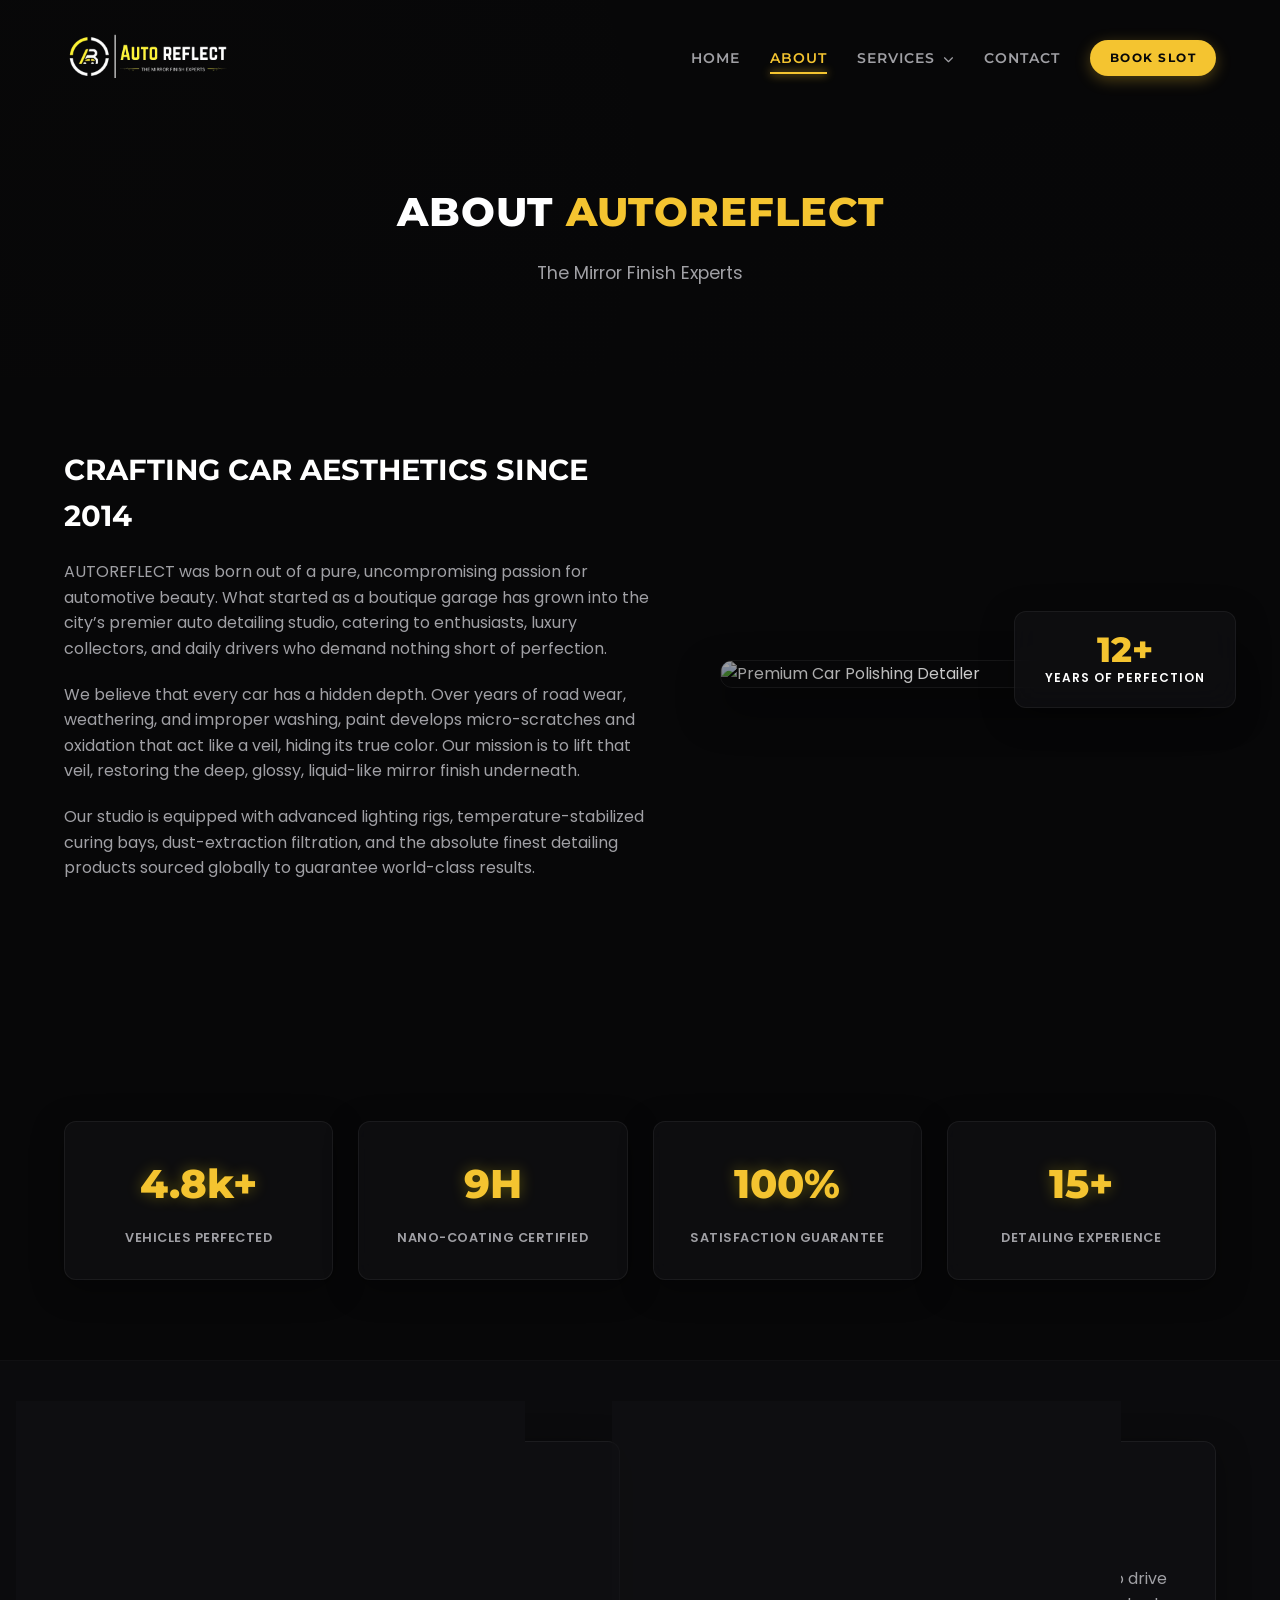
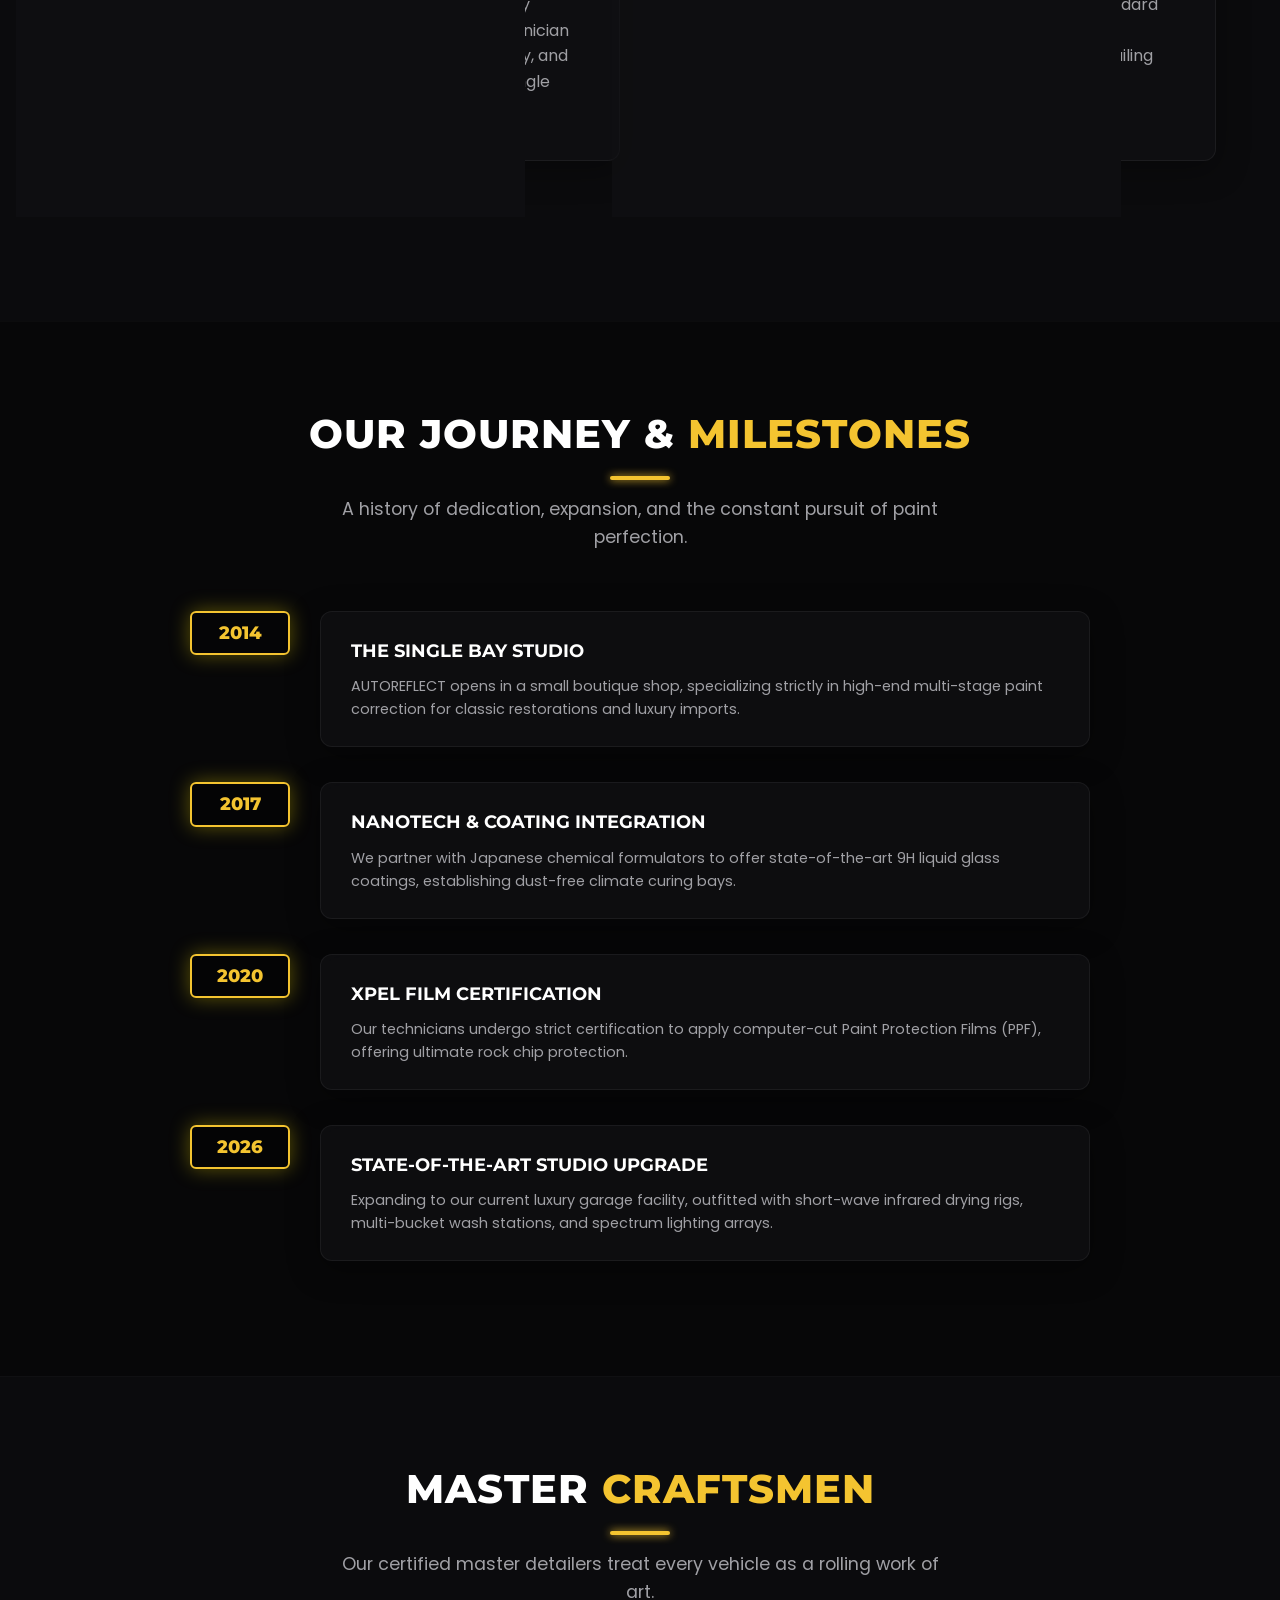
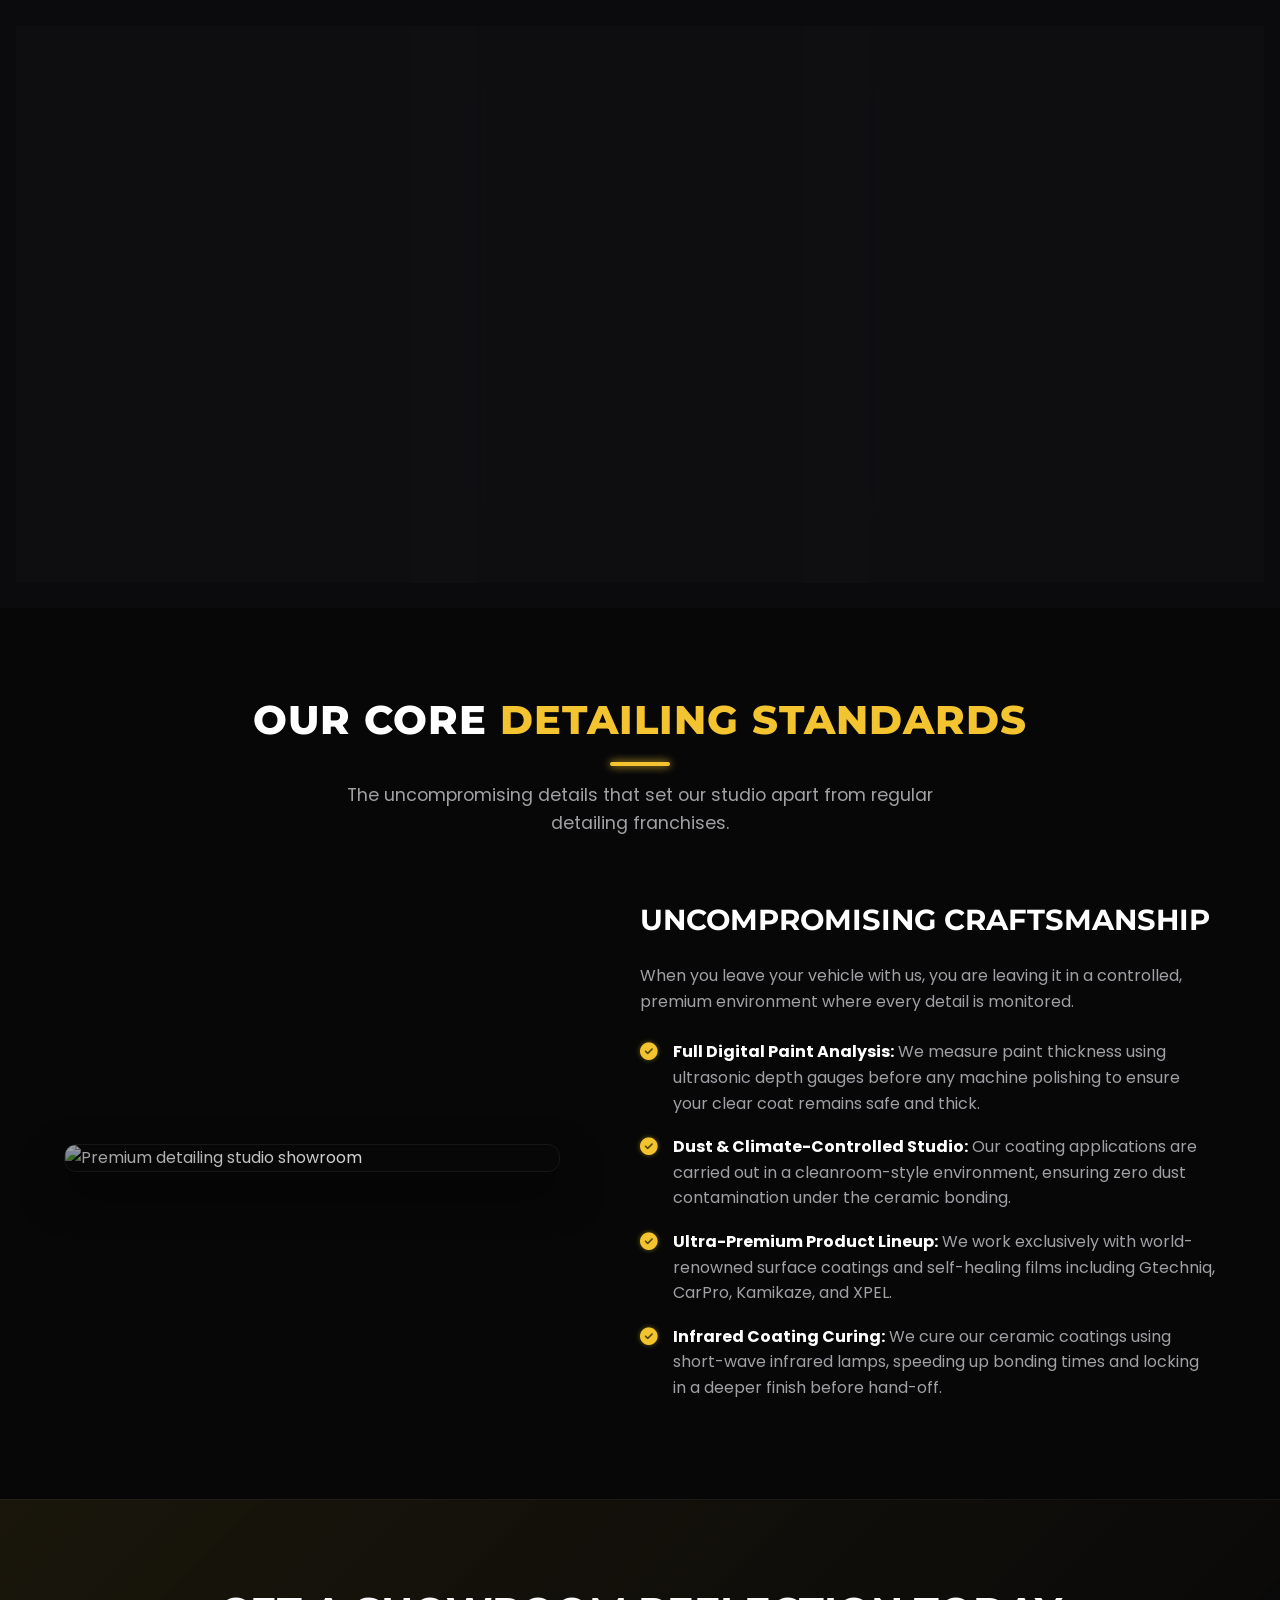
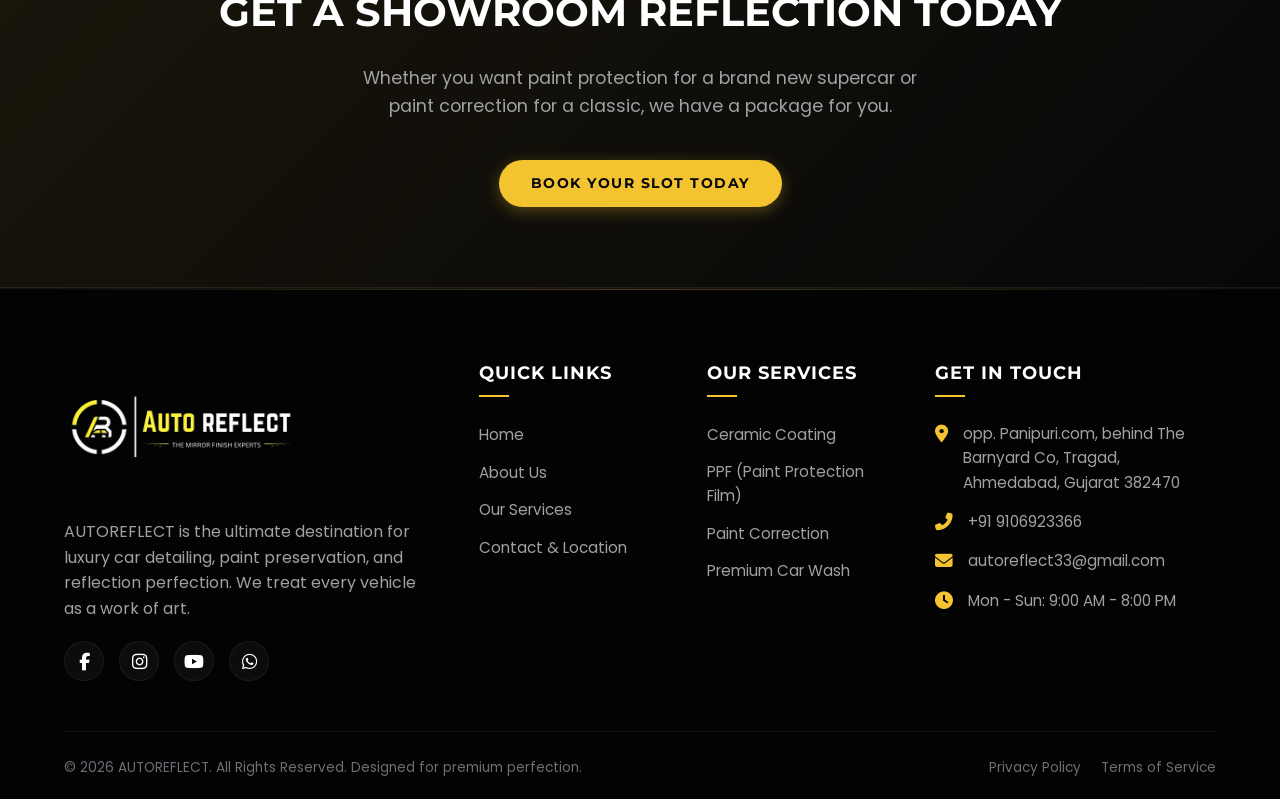
==== about.html @ 8449af45 "Initial commit - AutoReflect static website" ====
<!DOCTYPE html>
<html lang="en">
<head>
    <meta charset="UTF-8">
    <meta name="viewport" content="width=device-width, initial-scale=1.0">
    <meta name="description" content="Learn about AUTOREFLECT - The Mirror Finish Experts. Our mission, vision, and dedication to providing the highest quality luxury auto detailing in the city.">
    <meta name="keywords" content="auto detailing, ceramic coating, paint protection film, PPF, paint correction, car wash, luxury car care, mirror finish">
    <meta name="author" content="AUTOREFLECT">
    
    <!-- Dynamic Page Title -->
    <title>About Us | AUTOREFLECT - The Mirror Finish Experts</title>
    
    <!-- Favicon -->
    <link rel="icon" type="image/png" href="Untitled_design__9_-removebg-preview.png">
    
    <!-- FontAwesome CDN for Premium Icons -->
    <link rel="stylesheet" href="https://cdnjs.cloudflare.com/ajax/libs/font-awesome/6.4.0/css/all.min.css" integrity="sha512-iecdLmaskl7CVkqkXNQ/ZH/XLlvWZOJyj7Yy7tcenmpD1ypASozpmT/E0iPtmFIB46ZmdtAc9eNBvH0H/ZpiBw==" crossorigin="anonymous" referrerpolicy="no-referrer" />
    
    <!-- Custom Stylesheet -->
    <link rel="stylesheet" href="style.css">
</head>
<body>

    <!-- Header Navigation -->
    <header>
        <div class="container">
            <a href="index.html" class="logo-container" aria-label="AUTOREFLECT Home">
                <img src="autoreflectpng.png" alt="AUTOREFLECT Logo" class="logo-img">
            </a>
            
            <!-- Mobile Menu Toggle Button -->
            <button class="hamburger" aria-label="Toggle Navigation menu">
                <span class="hamburger-line"></span>
                <span class="hamburger-line"></span>
                <span class="hamburger-line"></span>
            </button>
            
            <!-- Main Navigation Links -->
            <nav>
                <ul class="nav-menu">
                    <li><a href="index.html" class="nav-link">Home</a></li>
                    <li><a href="about.html" class="nav-link">About</a></li>
                    <li class="nav-item dropdown">
                        <a href="services.html" class="nav-link dropdown-toggle">Services <i class="fas fa-chevron-down" style="font-size: 0.65rem; margin-left: 3px; transition: var(--transition-fast);"></i></a>
                        <ul class="dropdown-menu">
                            <li><a href="ceramic.html" class="dropdown-link">Ceramic Coating</a></li>
                            <li><a href="ppf.html" class="dropdown-link">PPF Protection</a></li>
                            <li><a href="paint.html" class="dropdown-link">Paint Correction</a></li>
                            <li><a href="wash.html" class="dropdown-link">Premium Car Wash</a></li>
                        </ul>
                    </li>
                    <li><a href="contact.html" class="nav-link">Contact</a></li>
                    <li><a href="contact.html" class="btn btn-primary btn-glow btn-sm" style="padding: 8px 20px; font-size: 0.75rem;">Book Slot</a></li>
                </ul>
            </nav>
        </div>
    </header>

    <!-- About Hero Section -->
    <section class="about-hero">
        <div class="container">
            <div class="section-header reveal" style="margin-bottom: 0;">
                <h2>About <span class="highlight">AUTOREFLECT</span></h2>
                <p>The Mirror Finish Experts</p>
            </div>
        </div>
    </section>

    <!-- Company Introduction & Image Frame -->
    <section class="about-intro" style="padding-top: 70px; background-color: var(--bg-dark);">
        <div class="container">
            <div class="about-intro-grid">
                <!-- Text Description -->
                <div class="about-intro-text reveal-left">
                    <h3>Crafting Car Aesthetics Since 2014</h3>
                    <p>AUTOREFLECT was born out of a pure, uncompromising passion for automotive beauty. What started as a boutique garage has grown into the city’s premier auto detailing studio, catering to enthusiasts, luxury collectors, and daily drivers who demand nothing short of perfection.</p>
                    <p>We believe that every car has a hidden depth. Over years of road wear, weathering, and improper washing, paint develops micro-scratches and oxidation that act like a veil, hiding its true color. Our mission is to lift that veil, restoring the deep, glossy, liquid-like mirror finish underneath.</p>
                    <p>Our studio is equipped with advanced lighting rigs, temperature-stabilized curing bays, dust-extraction filtration, and the absolute finest detailing products sourced globally to guarantee world-class results.</p>
                </div>
                
                <!-- Image Panel with Badge -->
                <div class="about-img-container reveal-right">
                    <div class="about-img-frame">
                        <img src="https://images.unsplash.com/photo-1607860108855-64acf2078ed9?q=80&w=800&auto=format&fit=crop" alt="Premium Car Polishing Detailer">
                    </div>
                    <div class="about-img-badge glass-panel">
                        <span class="badge-num">12+</span>
                        <span class="badge-text">Years of Perfection</span>
                    </div>
                </div>
            </div>
        </div>
    </section>

    <!-- STATS GRID SECTION (Creative Metric Dashboard) -->
    <section class="about-stats" style="background-color: var(--bg-dark); padding: 20px 0 80px 0;">
        <div class="container">
            <div class="stats-grid">
                <div class="stat-card glass-panel reveal delay-100">
                    <span class="stat-num">4.8k+</span>
                    <span class="stat-lbl">Vehicles Perfected</span>
                </div>
                <div class="stat-card glass-panel reveal delay-200">
                    <span class="stat-num">9H</span>
                    <span class="stat-lbl">Nano-Coating Certified</span>
                </div>
                <div class="stat-card glass-panel reveal delay-300">
                    <span class="stat-num">100%</span>
                    <span class="stat-lbl">Satisfaction Guarantee</span>
                </div>
                <div class="stat-card glass-panel reveal delay-400">
                    <span class="stat-num">15+</span>
                    <span class="stat-lbl">Detailing Experience</span>
                </div>
            </div>
        </div>
    </section>

    <!-- Mission & Vision Cards -->
    <section class="mission-vision" style="background-color: #0b0b0d; border-top: 1px solid rgba(255, 255, 255, 0.02); padding: 80px 0;">
        <div class="container">
            <div class="mission-vision-grid">
                <!-- Our Mission -->
                <div class="mv-card glass-panel reveal-left">
                    <h3><i class="fas fa-bullseye"></i> Our Mission</h3>
                    <p>To provide elite vehicle preservation and restoration services that exceed the expectations of the most discerning automotive enthusiasts. We achieve this by refusing to cut corners, investing continuously in technician certification, utilizing premium-grade nanotechnology, and guaranteeing absolute client satisfaction on every single detail.</p>
                </div>
                
                <!-- Our Vision -->
                <div class="mv-card glass-panel reveal-right">
                    <h3><i class="fas fa-eye"></i> Our Vision</h3>
                    <p>To establish AUTOREFLECT as the ultimate national benchmark for luxury automotive detailing. We aim to drive the detailing industry forward by pioneering new standard procedures, educating car owners on correct paint maintenance, and establishing state-of-the-art detailing studios in every major metropolitan hub.</p>
                </div>
            </div>
        </div>
    </section>

    <!-- STUDIO TIMELINE / HISTORICAL PATHWAY -->
    <section class="about-timeline" style="background-color: var(--bg-dark); padding: 80px 0; border-top: 1px solid rgba(255, 255, 255, 0.02);">
        <div class="container">
            <div class="section-header reveal">
                <h2>Our Journey & <span class="highlight">Milestones</span></h2>
                <p>A history of dedication, expansion, and the constant pursuit of paint perfection.</p>
            </div>

            <div class="timeline-container">
                <!-- Timeline Item 1 -->
                <div class="timeline-item reveal-left">
                    <div class="timeline-badge">2014</div>
                    <div class="timeline-content glass-panel">
                        <h4>The Single Bay Studio</h4>
                        <p>AUTOREFLECT opens in a small boutique shop, specializing strictly in high-end multi-stage paint correction for classic restorations and luxury imports.</p>
                    </div>
                </div>
                
                <!-- Timeline Item 2 -->
                <div class="timeline-item reveal-right">
                    <div class="timeline-badge">2017</div>
                    <div class="timeline-content glass-panel">
                        <h4>Nanotech & Coating Integration</h4>
                        <p>We partner with Japanese chemical formulators to offer state-of-the-art 9H liquid glass coatings, establishing dust-free climate curing bays.</p>
                    </div>
                </div>

                <!-- Timeline Item 3 -->
                <div class="timeline-item reveal-left">
                    <div class="timeline-badge">2020</div>
                    <div class="timeline-content glass-panel">
                        <h4>XPEL Film Certification</h4>
                        <p>Our technicians undergo strict certification to apply computer-cut Paint Protection Films (PPF), offering ultimate rock chip protection.</p>
                    </div>
                </div>

                <!-- Timeline Item 4 -->
                <div class="timeline-item reveal-right">
                    <div class="timeline-badge">2026</div>
                    <div class="timeline-content glass-panel">
                        <h4>State-Of-The-Art Studio Upgrade</h4>
                        <p>Expanding to our current luxury garage facility, outfitted with short-wave infrared drying rigs, multi-bucket wash stations, and spectrum lighting arrays.</p>
                    </div>
                </div>
            </div>
        </div>
    </section>

    <!-- MEET THE TEAM SECTION -->
    <section class="about-team" style="background-color: #0b0b0d; padding: 80px 0; border-top: 1px solid rgba(255, 255, 255, 0.02);">
        <div class="container">
            <div class="section-header reveal">
                <h2>Master <span class="highlight">Craftsmen</span></h2>
                <p>Our certified master detailers treat every vehicle as a rolling work of art.</p>
            </div>

            <div class="team-grid">
                <!-- Member 1 -->
                <div class="team-card glass-panel reveal delay-100">
                    <div class="member-img">
                        <img src="https://images.unsplash.com/photo-1560250097-0b93528c311a?q=400&auto=format&fit=crop" alt="Marcus Vance - Founder">
                    </div>
                    <div class="member-info">
                        <h4>Marcus Vance</h4>
                        <span class="member-role">Founder & Master Polisher</span>
                        <p>15+ years of paint correction craftsmanship. Specializes in compounding delicate clear coats on Italian exotic models.</p>
                    </div>
                </div>

                <!-- Member 2 -->
                <div class="team-card glass-panel reveal delay-200">
                    <div class="member-img">
                        <img src="https://images.unsplash.com/photo-1573496359142-b8d87734a5a2?q=400&auto=format&fit=crop" alt="Elena Rostova - Co-founder">
                    </div>
                    <div class="member-info">
                        <h4>Elena Rostova</h4>
                        <span class="member-role">Co-Founder & Nanotech Specialist</span>
                        <p>Elena is an expert in quartz formulations and film applications, overseeing quality control and XPEL computer patterns.</p>
                    </div>
                </div>

                <!-- Member 3 -->
                <div class="team-card glass-panel reveal delay-300">
                    <div class="member-img">
                        <img src="https://images.unsplash.com/photo-1519085360753-af0119f7cbe7?q=400&auto=format&fit=crop" alt="Dave Kincaid - Lead PPF Installer">
                    </div>
                    <div class="member-info">
                        <h4>Dave Kincaid</h4>
                        <span class="member-role">Lead PPF Installer</span>
                        <p>Dave is a factory-certified XPEL installer, wrapping panels seamlessly inside door jams with surgical precision.</p>
                    </div>
                </div>
            </div>
        </div>
    </section>

    <!-- Why Choose Us / Detailed Value Points -->
    <section class="about-values" style="background-color: var(--bg-dark); padding: 80px 0; border-top: 1px solid rgba(255, 255, 255, 0.02);">
        <div class="container">
            <div class="section-header reveal">
                <h2>Our Core <span class="highlight">Detailing Standards</span></h2>
                <p>The uncompromising details that set our studio apart from regular detailing franchises.</p>
            </div>
            
            <div class="about-intro-grid" style="grid-template-columns: 1fr 1.2fr; margin-bottom: 0;">
                <!-- Left Side: Image of detailing studio -->
                <div class="about-img-container reveal-left">
                    <div class="about-img-frame" style="border-radius: 12px; overflow: hidden; border: 1px solid var(--border-color);">
                        <img src="https://images.unsplash.com/photo-1563720223185-11003d516935?q=80&w=800&auto=format&fit=crop" alt="Premium detailing studio showroom">
                    </div>
                </div>
                
                <!-- Right Side: Bullet points with icons -->
                <div class="about-intro-text reveal-right" style="padding-left: 20px;">
                    <h3>Uncompromising Craftsmanship</h3>
                    <p>When you leave your vehicle with us, you are leaving it in a controlled, premium environment where every detail is monitored.</p>
                    
                    <ul class="values-list">
                        <li>
                            <i class="fas fa-check-circle"></i>
                            <div>
                                <strong>Full Digital Paint Analysis:</strong>
                                We measure paint thickness using ultrasonic depth gauges before any machine polishing to ensure your clear coat remains safe and thick.
                            </div>
                        </li>
                        <li>
                            <i class="fas fa-check-circle"></i>
                            <div>
                                <strong>Dust & Climate-Controlled Studio:</strong>
                                Our coating applications are carried out in a cleanroom-style environment, ensuring zero dust contamination under the ceramic bonding.
                            </div>
                        </li>
                        <li>
                            <i class="fas fa-check-circle"></i>
                            <div>
                                <strong>Ultra-Premium Product Lineup:</strong>
                                We work exclusively with world-renowned surface coatings and self-healing films including Gtechniq, CarPro, Kamikaze, and XPEL.
                            </div>
                        </li>
                        <li>
                            <i class="fas fa-check-circle"></i>
                            <div>
                                <strong>Infrared Coating Curing:</strong>
                                We cure our ceramic coatings using short-wave infrared lamps, speeding up bonding times and locking in a deeper finish before hand-off.
                            </div>
                        </li>
                    </ul>
                </div>
            </div>
        </div>
    </section>

    <!-- Call to Action Banner -->
    <section class="cta-banner" style="background: linear-gradient(135deg, rgba(244, 196, 48, 0.08) 0%, rgba(7, 7, 8, 0.95) 100%); border-top: 1px solid var(--border-color); border-bottom: 1px solid var(--border-color); padding: 80px 0;">
        <div class="container" style="text-align: center;">
            <h2 class="reveal" style="font-family: var(--font-heading); font-size: 2.5rem; text-transform: uppercase; margin-bottom: 20px;">Get a Showroom Reflection Today</h2>
            <p class="reveal delay-100" style="color: var(--text-gray); max-width: 600px; margin: 0 auto 40px; font-size: 1.1rem;">Whether you want paint protection for a brand new supercar or paint correction for a classic, we have a package for you.</p>
            <a href="contact.html" class="btn btn-primary btn-glow btn-lg reveal delay-200">Book Your Slot Today</a>
        </div>
    </section>

    <!-- Footer Section -->
    <footer>
        <div class="container">
            <div class="footer-grid">
                <!-- Column 1: About & Branding -->
                <div class="footer-col footer-about">
                    <a href="index.html" class="logo-container" style="margin-bottom: 20px; display: inline-flex;">
                        <img src="autoreflectpng.png" alt="AUTOREFLECT Logo" class="logo-img">
                    </a>
                    <p>AUTOREFLECT is the ultimate destination for luxury car detailing, paint preservation, and reflection perfection. We treat every vehicle as a work of art.</p>
                    <div class="social-links">
                        <a href="https://facebook.com" target="_blank" rel="noopener noreferrer" class="social-icon" aria-label="Facebook"><i class="fab fa-facebook-f"></i></a>
                        <a href="https://www.instagram.com/autoreflectofficial?igsh=MTJyOGkwbnFkZjRxNw==" target="_blank" rel="noopener noreferrer" class="social-icon" aria-label="Instagram"><i class="fab fa-instagram"></i></a>
                        <a href="https://youtube.com/@autoreflect33?si=MOmMUop_4ER_bFYG" target="_blank" rel="noopener noreferrer" class="social-icon" aria-label="YouTube"><i class="fab fa-youtube"></i></a>
                        <a href="https://wa.me/919106923366" target="_blank" rel="noopener noreferrer" class="social-icon" aria-label="WhatsApp"><i class="fab fa-whatsapp"></i></a>
                    </div>
                </div>

                <!-- Column 2: Quick Links -->
                <div class="footer-col">
                    <h4>Quick Links</h4>
                    <ul class="footer-links">
                        <li><a href="index.html">Home</a></li>
                        <li><a href="about.html">About Us</a></li>
                        <li><a href="services.html">Our Services</a></li>
                        <li><a href="contact.html">Contact & Location</a></li>
                    </ul>
                </div>

                <!-- Column 3: Services -->
                <div class="footer-col">
                    <h4>Our Services</h4>
                    <ul class="footer-links">
                        <li><a href="ceramic.html">Ceramic Coating</a></li>
                        <li><a href="ppf.html">PPF (Paint Protection Film)</a></li>
                        <li><a href="paint.html">Paint Correction</a></li>
                        <li><a href="wash.html">Premium Car Wash</a></li>
                    </ul>
                </div>

                <!-- Column 4: Contact Info -->
                <div class="footer-col footer-contact">
                    <h4>Get In Touch</h4>
                    <ul>
                        <li>
                            <i class="fas fa-map-marker-alt"></i>
                            <span>opp. Panipuri.com, behind The Barnyard Co, Tragad, Ahmedabad, Gujarat 382470</span>
                        </li>
                        <li>
                            <i class="fas fa-phone-alt"></i>
                            <a href="tel:+919106923366">+91 9106923366</a>
                        </li>
                        <li>
                            <i class="fas fa-envelope"></i>
                            <a href="mailto:autoreflect33@gmail.com">autoreflect33@gmail.com</a>
                        </li>
                        <li>
                            <i class="fas fa-clock"></i>
                            <span>Mon - Sun: 9:00 AM - 8:00 PM</span>
                        </li>
                    </ul>
                </div>
            </div>

            <!-- Footer Bottom -->
            <div class="footer-bottom">
                <div class="copyright">
                    &copy; 2026 AUTOREFLECT. All Rights Reserved. Designed for premium perfection.
                </div>
                <div class="footer-legal">
                    <a href="#">Privacy Policy</a>
                    <a href="#">Terms of Service</a>
                </div>
            </div>
        </div>
    </footer>

    <!-- Custom Script -->
    <script src="script.js"></script>
</body>
</html>
---- style.css ----
/* ==========================================================================
   AUTOREFLECT - PREMIUM AUTO DETAILING STUDIO CSS
   ========================================================================== */

/* Import Premium Fonts */
@import url('https://fonts.googleapis.com/css2?family=Montserrat:ital,wght@0,300;0,400;0,500;0,600;0,700;0,800;1,400&family=Poppins:wght@300;400;500;600;700;800&display=swap');

/* CSS Custom Properties (Theme Tokens) */
:root {
    /* Color Palette */
    --bg-dark: #070708;
    --bg-card: rgba(18, 18, 20, 0.65);
    --bg-card-hover: rgba(26, 26, 30, 0.85);
    --primary-yellow: #f4c430;
    /* Reflective Warm Yellow */
    --accent-yellow: #ffe600;
    /* Bright Neon Yellow */
    --text-white: #ffffff;
    --text-gray: #a0a0a5;
    --text-dim: #6d6d75;
    --border-color: rgba(255, 255, 255, 0.06);
    --border-glow: rgba(255, 230, 0, 0.25);
    --border-glow-active: rgba(255, 230, 0, 0.8);

    /* Typography */
    --font-heading: 'Montserrat', sans-serif;
    --font-body: 'Poppins', sans-serif;

    /* Shadows & Glows */
    --glow-shadow: 0 0 20px rgba(255, 230, 0, 0.35);
    --glow-shadow-strong: 0 0 35px rgba(255, 230, 0, 0.6);
    --glass-shadow: 0 8px 32px 0 rgba(0, 0, 0, 0.37);

    /* Motion */
    --transition-smooth: all 0.4s cubic-bezier(0.25, 1, 0.5, 1);
    --transition-fast: all 0.2s ease;
}

/* Base Reset & Styling */
* {
    margin: 0;
    padding: 0;
    box-sizing: border-box;
    scroll-behavior: smooth;
}

body {
    background-color: var(--bg-dark);
    color: var(--text-white);
    font-family: var(--font-body);
    overflow-x: hidden;
    line-height: 1.6;
    background-image:
        radial-gradient(circle at 10% 20%, rgba(244, 196, 48, 0.03) 0%, transparent 40%),
        radial-gradient(circle at 90% 80%, rgba(255, 230, 0, 0.02) 0%, transparent 50%);
    background-attachment: fixed;
}

a {
    text-decoration: none;
    color: inherit;
    transition: var(--transition-fast);
}

img {
    max-width: 100%;
    height: auto;
    display: block;
}

/* Glassmorphism Utility */
.glass-panel {
    background: var(--bg-card);
    backdrop-filter: blur(14px);
    -webkit-backdrop-filter: blur(14px);
    border: 1px solid var(--border-color);
    box-shadow: var(--glass-shadow);
    border-radius: 12px;
    transition: var(--transition-smooth);
}

.glass-panel:hover {
    border-color: rgba(255, 230, 0, 0.25);
    box-shadow: 0 8px 32px 0 rgba(0, 0, 0, 0.45), 0 0 15px rgba(255, 230, 0, 0.1);
}

/* Button & CTA Utilities */
.btn {
    display: inline-flex;
    align-items: center;
    justify-content: center;
    padding: 12px 32px;
    font-family: var(--font-heading);
    font-weight: 700;
    font-size: 0.9rem;
    text-transform: uppercase;
    letter-spacing: 1.5px;
    border-radius: 50px;
    cursor: pointer;
    transition: var(--transition-smooth);
    border: none;
    position: relative;
    overflow: hidden;
}

.btn-primary {
    background-color: var(--primary-yellow);
    color: var(--bg-dark);
    box-shadow: 0 4px 15px rgba(244, 196, 48, 0.3);
}

.btn-primary:hover {
    background-color: var(--accent-yellow);
    box-shadow: var(--glow-shadow);
    transform: translateY(-3px);
}

.btn-secondary {
    background: transparent;
    color: var(--text-white);
    border: 1px solid rgba(255, 255, 255, 0.2);
    backdrop-filter: blur(5px);
}

.btn-secondary:hover {
    border-color: var(--primary-yellow);
    color: var(--primary-yellow);
    box-shadow: 0 0 15px rgba(244, 196, 48, 0.15);
    transform: translateY(-3px);
}

.btn-glow {
    animation: glow-pulse 2s infinite alternate;
}

/* Animations */
@keyframes glow-pulse {
    0% {
        box-shadow: 0 4px 15px rgba(244, 196, 48, 0.3);
    }

    100% {
        box-shadow: 0 4px 25px rgba(255, 230, 0, 0.7);
    }
}

@keyframes slide-in-top {
    0% {
        transform: translateY(-50px);
        opacity: 0;
    }

    100% {
        transform: translateY(0);
        opacity: 1;
    }
}

/* Section Common Styles */
section {
    padding: 100px 0;
    position: relative;
}

.container {
    width: 90%;
    max-width: 1200px;
    margin: 0 auto;
}

.section-header {
    text-align: center;
    margin-bottom: 60px;
}

.section-header h2 {
    font-family: var(--font-heading);
    font-size: 2.5rem;
    font-weight: 800;
    letter-spacing: 1px;
    text-transform: uppercase;
    margin-bottom: 15px;
    position: relative;
    display: inline-block;
}

.section-header h2::after {
    content: '';
    display: block;
    width: 60px;
    height: 4px;
    background-color: var(--primary-yellow);
    margin: 10px auto 0;
    border-radius: 2px;
    box-shadow: 0 0 8px var(--primary-yellow);
}

.section-header p {
    color: var(--text-gray);
    font-size: 1.1rem;
    max-width: 600px;
    margin: 0 auto;
}

.highlight {
    color: var(--primary-yellow);
}

/* ==========================================================================
   HEADER / NAVIGATION
   ========================================================================== */
header {
    position: fixed;
    top: 0;
    left: 0;
    width: 100%;
    z-index: 1000;
    padding: 8px 0;
    transition: var(--transition-smooth);
    border-bottom: 1px solid transparent;
}

header.scrolled {
    padding: 6px 0;
    background: rgba(7, 7, 8, 0.85);
    backdrop-filter: blur(20px);
    -webkit-backdrop-filter: blur(20px);
    border-bottom: 1px solid var(--border-color);
    box-shadow: 0 4px 30px rgba(0, 0, 0, 0.5);
}

header .container {
    display: flex;
    justify-content: space-between;
    align-items: center;
}

.logo-container {
    display: flex;
    flex-direction: column;
}

header .logo-img {
    height: 100px;
    width: auto;
    object-fit: contain;
    transition: var(--transition-smooth);
}

header.scrolled .logo-img {
    height: 80px;
}

footer .logo-img {
    height: 140px;
    width: auto;
    object-fit: contain;
    transition: var(--transition-smooth);
}

.logo-text {
    font-family: var(--font-heading);
    font-weight: 800;
    font-size: 1.6rem;
    letter-spacing: 2px;
    line-height: 1.1;
    color: var(--text-white);
}

.logo-text span {
    color: var(--primary-yellow);
    text-shadow: 0 0 10px rgba(255, 230, 0, 0.3);
}

.logo-subtitle {
    font-family: var(--font-heading);
    font-size: 0.55rem;
    font-weight: 600;
    letter-spacing: 2.2px;
    color: var(--text-gray);
    text-transform: uppercase;
}

/* Navigation Links */
.nav-menu {
    display: flex;
    list-style: none;
    gap: 30px;
    align-items: center;
}

.nav-link {
    font-family: var(--font-heading);
    font-weight: 600;
    font-size: 0.85rem;
    text-transform: uppercase;
    letter-spacing: 1px;
    color: var(--text-gray);
    padding: 8px 0;
    position: relative;
}

.nav-link:hover,
.nav-link.active {
    color: var(--primary-yellow);
}

.nav-link::after {
    content: '';
    position: absolute;
    bottom: 0;
    left: 0;
    width: 0;
    height: 2px;
    background-color: var(--primary-yellow);
    box-shadow: 0 0 8px var(--primary-yellow);
    transition: var(--transition-smooth);
}

.nav-link:hover::after,
.nav-link.active::after {
    width: 100%;
}

/* Hamburger Menu button */
.hamburger {
    display: none;
    cursor: pointer;
    background: transparent;
    border: none;
    z-index: 1100;
}

.hamburger-line {
    display: block;
    width: 28px;
    height: 3px;
    margin: 6px auto;
    background-color: var(--text-white);
    transition: var(--transition-smooth);
    border-radius: 2px;
}

/* Active hamburger states */
.hamburger.is-active .hamburger-line:nth-child(2) {
    opacity: 0;
}

.hamburger.is-active .hamburger-line:nth-child(1) {
    transform: translateY(9px) rotate(45deg);
    background-color: var(--primary-yellow);
}

.hamburger.is-active .hamburger-line:nth-child(3) {
    transform: translateY(-9px) rotate(-45deg);
    background-color: var(--primary-yellow);
}

/* Mobile Nav Styles */
@media (max-width: 768px) {
    .hamburger {
        display: block;
    }

    .nav-menu {
        position: fixed;
        top: 0;
        right: -100%;
        width: 80%;
        max-width: 320px;
        height: 100vh;
        background: rgba(7, 7, 8, 0.95);
        backdrop-filter: blur(25px);
        -webkit-backdrop-filter: blur(25px);
        border-left: 1px solid var(--border-color);
        flex-direction: column;
        justify-content: center;
        gap: 40px;
        transition: var(--transition-smooth);
        z-index: 1050;
    }

    .nav-menu.is-active {
        right: 0;
    }

    .nav-link {
        font-size: 1.1rem;
    }
}

/* ==========================================================================
   FOOTER
   ========================================================================== */
footer {
    background-color: #030304;
    border-top: 1px solid var(--border-color);
    padding: 70px 0 20px;
    position: relative;
    overflow: hidden;
}

footer::before {
    content: '';
    position: absolute;
    top: 0;
    left: 0;
    width: 100%;
    height: 1px;
    background: linear-gradient(90deg, transparent, var(--primary-yellow), transparent);
    opacity: 0.3;
}

.footer-grid {
    display: grid;
    grid-template-columns: 2fr 1fr 1fr 1.5fr;
    gap: 40px;
    margin-bottom: 50px;
}

.footer-col h4 {
    font-family: var(--font-heading);
    font-size: 1.1rem;
    font-weight: 700;
    letter-spacing: 1px;
    text-transform: uppercase;
    margin-bottom: 25px;
    color: var(--text-white);
    position: relative;
}

.footer-col h4::after {
    content: '';
    display: block;
    width: 30px;
    height: 2px;
    background-color: var(--primary-yellow);
    margin-top: 8px;
}

.footer-about p {
    color: var(--text-gray);
    margin-bottom: 20px;
    padding-right: 20px;
}

.social-links {
    display: flex;
    gap: 15px;
}

.social-icon {
    width: 40px;
    height: 40px;
    border-radius: 50%;
    background: rgba(255, 255, 255, 0.04);
    border: 1px solid var(--border-color);
    display: flex;
    align-items: center;
    justify-content: center;
    font-size: 1.1rem;
    color: var(--text-white);
    transition: var(--transition-smooth);
}

.social-icon:hover {
    color: var(--bg-dark);
    background-color: var(--primary-yellow);
    border-color: var(--primary-yellow);
    box-shadow: 0 0 12px rgba(255, 215, 0, 0.5);
    transform: translateY(-3px);
}

.footer-links {
    list-style: none;
}

.footer-links li {
    margin-bottom: 12px;
}

.footer-links a {
    color: var(--text-gray);
    font-size: 0.95rem;
    display: inline-block;
}

.footer-links a:hover {
    color: var(--primary-yellow);
    transform: translateX(5px);
}

.footer-contact li {
    display: flex;
    align-items: flex-start;
    gap: 15px;
    margin-bottom: 15px;
    color: var(--text-gray);
    font-size: 0.95rem;
}

.footer-contact i {
    color: var(--primary-yellow);
    font-size: 1.1rem;
    margin-top: 3px;
}

.footer-bottom {
    border-top: 1px solid rgba(255, 255, 255, 0.05);
    padding-top: 25px;
    display: flex;
    justify-content: space-between;
    align-items: center;
    flex-wrap: wrap;
    gap: 15px;
}

.copyright {
    color: var(--text-dim);
    font-size: 0.85rem;
}

.footer-legal {
    display: flex;
    gap: 20px;
}

.footer-legal a {
    color: var(--text-dim);
    font-size: 0.85rem;
}

.footer-legal a:hover {
    color: var(--text-gray);
}

@media (max-width: 992px) {
    .footer-grid {
        grid-template-columns: 1fr 1fr;
        gap: 30px;
    }
}

@media (max-width: 576px) {
    .footer-grid {
        grid-template-columns: 1fr;
    }

    .footer-bottom {
        flex-direction: column;
        text-align: center;
    }
}

/* ==========================================================================
   HOME PAGE (index.php) SPECIFIC STYLES
   ========================================================================== */
/* Hero Section */
.hero {
    height: 100vh;
    min-height: 650px;
    display: flex;
    align-items: center;
    position: relative;
    overflow: hidden;
}

.hero-bg {
    position: absolute;
    top: 0;
    left: 0;
    width: 100%;
    height: 100%;
    z-index: 1;
    background-size: cover;
    background-position: center;
    background-repeat: no-repeat;
}

.home-hero-bg {
    background-image: url('https://images.unsplash.com/photo-1618843479313-40f8afb4b4d8?q=80&w=1600&auto=format&fit=crop');
}

/* Luxury Overlay */
.hero-overlay {
    position: absolute;
    top: 0;
    left: 0;
    width: 100%;
    height: 100%;
    background: linear-gradient(135deg, rgba(7, 7, 8, 0.95) 0%, rgba(7, 7, 8, 0.8) 50%, rgba(0, 0, 0, 0.4) 100%);
    z-index: 2;
}

.hero-overlay::after {
    content: '';
    position: absolute;
    bottom: 0;
    left: 0;
    width: 100%;
    height: 150px;
    background: linear-gradient(to top, var(--bg-dark), transparent);
}

.hero .container {
    position: relative;
    z-index: 3;
    display: flex;
    flex-direction: column;
    justify-content: center;
}

.hero-tagline {
    font-family: var(--font-heading);
    font-weight: 700;
    font-size: 0.95rem;
    color: var(--primary-yellow);
    text-transform: uppercase;
    letter-spacing: 4px;
    margin-bottom: 20px;
    display: inline-flex;
    align-items: center;
    gap: 10px;
    animation: slide-in-top 0.8s ease;
}

.hero-tagline::before {
    content: '';
    width: 30px;
    height: 2px;
    background-color: var(--primary-yellow);
    box-shadow: 0 0 8px var(--primary-yellow);
}

.hero-title {
    font-family: var(--font-heading);
    font-size: 4rem;
    font-weight: 800;
    line-height: 1.1;
    text-transform: uppercase;
    letter-spacing: 1px;
    max-width: 800px;
    margin-bottom: 25px;
    color: var(--text-white);
}

.hero-subtitle {
    font-size: 1.2rem;
    color: var(--text-gray);
    max-width: 600px;
    margin-bottom: 40px;
    font-weight: 300;
}

.hero-buttons {
    display: flex;
    gap: 20px;
    flex-wrap: wrap;
}

@media (max-width: 768px) {
    .hero-bg {
        background-position: 62% center;
    }

    .home-hero-bg {
        background-image: url('https://images.unsplash.com/photo-1603584173870-7f23fdae1b7a?q=80&w=1000&auto=format&fit=crop');
        background-position: center;
    }

    .hero-title {
        font-size: 2.5rem;
    }

    .hero-subtitle {
        font-size: 1rem;
    }
}

/* Why Choose Us Section */
.why-grid {
    display: grid;
    grid-template-columns: repeat(auto-fit, minmax(300px, 1fr));
    gap: 30px;
}

.why-card {
    padding: 40px 30px;
    border-radius: 12px;
    text-align: center;
    position: relative;
    overflow: hidden;
}

.why-card::before {
    content: '';
    position: absolute;
    top: 0;
    left: 0;
    width: 100%;
    height: 100%;
    background: radial-gradient(circle at top right, rgba(255, 230, 0, 0.05), transparent 60%);
    opacity: 0;
    transition: var(--transition-smooth);
}

.why-card:hover::before {
    opacity: 1;
}

.why-card:hover {
    border-color: var(--border-glow-active);
    box-shadow: var(--glow-shadow);
    transform: translateY(-8px);
}

.icon-box {
    width: 70px;
    height: 70px;
    border-radius: 50%;
    background: rgba(255, 230, 0, 0.06);
    border: 1px solid rgba(255, 230, 0, 0.15);
    display: flex;
    align-items: center;
    justify-content: center;
    margin: 0 auto 25px;
    font-size: 1.8rem;
    color: var(--primary-yellow);
    transition: var(--transition-smooth);
}

.why-card:hover .icon-box {
    background: var(--primary-yellow);
    color: var(--bg-dark);
    box-shadow: 0 0 20px rgba(255, 230, 0, 0.4);
    transform: scale(1.1) rotate(5deg);
}

.why-card h3 {
    font-family: var(--font-heading);
    font-size: 1.3rem;
    font-weight: 700;
    margin-bottom: 15px;
    text-transform: uppercase;
    letter-spacing: 0.5px;
}

.why-card p {
    color: var(--text-gray);
    font-size: 0.95rem;
}

/* Service Preview on Home */
.services-preview-grid {
    display: grid;
    grid-template-columns: repeat(auto-fit, minmax(260px, 1fr));
    gap: 30px;
    margin-bottom: 50px;
}

/* Testimonial Section */
.testimonials-slider {
    display: grid;
    grid-template-columns: repeat(auto-fit, minmax(320px, 1fr));
    gap: 30px;
}

.testimonial-card {
    padding: 35px;
    position: relative;
}

.testimonial-stars {
    color: var(--primary-yellow);
    margin-bottom: 20px;
    font-size: 1rem;
}

.testimonial-text {
    font-style: italic;
    color: var(--text-gray);
    margin-bottom: 25px;
    font-size: 0.95rem;
}

.testimonial-author {
    display: flex;
    align-items: center;
    gap: 15px;
}

.author-img {
    width: 50px;
    height: 50px;
    border-radius: 50%;
    border: 2px solid var(--primary-yellow);
    object-fit: cover;
}

.author-info h4 {
    font-family: var(--font-heading);
    font-size: 1rem;
    font-weight: 700;
}

.author-info p {
    color: var(--text-dim);
    font-size: 0.8rem;
}

/* ==========================================================================
   ABOUT PAGE (about.php) STYLES
   ========================================================================== */
.about-hero {
    padding-top: 180px;
    padding-bottom: 90px;
    background: linear-gradient(to bottom, rgba(7, 7, 8, 0.85), rgba(7, 7, 8, 0.95)), url('https://images.unsplash.com/photo-1617788138017-80ad40651399?q=80&w=1600&auto=format&fit=crop');
    background-size: cover;
    background-position: center 50%;
    background-repeat: no-repeat;
    border-bottom: 0px solid var(--border-color);
}

.about-intro-grid {
    display: grid;
    grid-template-columns: 1.2fr 1fr;
    gap: 60px;
    align-items: center;
    margin-bottom: 100px;
}

.about-img-container {
    position: relative;
}

.about-img-frame {
    border-radius: 12px;
    overflow: hidden;
    position: relative;
    border: 1px solid var(--border-color);
    box-shadow: 0 20px 40px rgba(0, 0, 0, 0.5);
}

.about-img-frame::after {
    content: '';
    position: absolute;
    top: 0;
    left: 0;
    width: 100%;
    height: 100%;
    background: linear-gradient(to right, rgba(7, 7, 8, 0.4), transparent);
}

.about-img-badge {
    position: absolute;
    bottom: -20px;
    right: -20px;
    padding: 20px 30px;
    text-align: center;
    z-index: 10;
}

.about-img-badge span {
    display: block;
}

.badge-num {
    font-family: var(--font-heading);
    font-size: 2.2rem;
    font-weight: 800;
    color: var(--primary-yellow);
    line-height: 1;
}

.badge-text {
    font-size: 0.75rem;
    font-weight: 600;
    text-transform: uppercase;
    letter-spacing: 1px;
    color: var(--text-white);
}

.about-intro-text h3 {
    font-family: var(--font-heading);
    font-size: 1.8rem;
    margin-bottom: 20px;
    text-transform: uppercase;
}

.about-intro-text p {
    color: var(--text-gray);
    margin-bottom: 20px;
}

/* Mission & Vision Section */
.mission-vision-grid {
    display: grid;
    grid-template-columns: 1fr 1fr;
    gap: 40px;
    margin-bottom: 80px;
}

.mv-card {
    padding: 40px;
}

.mv-card h3 {
    font-family: var(--font-heading);
    font-size: 1.5rem;
    font-weight: 700;
    margin-bottom: 20px;
    text-transform: uppercase;
    display: flex;
    align-items: center;
    gap: 15px;
}

.mv-card h3 i {
    color: var(--primary-yellow);
}

.mv-card p {
    color: var(--text-gray);
}

/* Core Values / Bullet points */
.values-list {
    margin-top: 25px;
    list-style: none;
}

.values-list li {
    display: flex;
    align-items: flex-start;
    gap: 15px;
    margin-bottom: 18px;
    color: var(--text-gray);
}

.values-list li i {
    color: var(--primary-yellow);
    margin-top: 4px;
    font-size: 1.1rem;
    text-shadow: 0 0 5px rgba(255, 230, 0, 0.4);
}

.values-list strong {
    color: var(--text-white);
}

@media (max-width: 992px) {
    .about-intro-grid {
        grid-template-columns: 1fr;
        gap: 40px;
    }

    .about-img-badge {
        bottom: 10px;
        right: 10px;
    }

    .mission-vision-grid {
        grid-template-columns: 1fr;
    }
}

/* ==========================================================================
   SERVICES PAGE (services.php) STYLES
   ========================================================================== */
.services-hero {
    padding-top: 180px;
    padding-bottom: 90px;
    background: linear-gradient(to bottom, rgba(7, 7, 8, 0.85), rgba(7, 7, 8, 0.95)), url('https://images.unsplash.com/photo-1601362840469-8178875af785?q=80&w=1600&auto=format&fit=crop');
    background-size: cover;
    background-position: center;
    background-repeat: no-repeat;
    border-bottom: 1px solid var(--border-color);
}

.services-list-grid {
    display: grid;
    grid-template-columns: repeat(auto-fit, minmax(280px, 1fr));
    gap: 30px;
    margin-top: 50px;
}

.service-card {
    padding: 40px 30px;
    display: flex;
    flex-direction: column;
    height: 100%;
    position: relative;
    overflow: hidden;
}

.service-card::after {
    content: '';
    position: absolute;
    top: -50%;
    left: -50%;
    width: 200%;
    height: 200%;
    background: radial-gradient(circle, rgba(255, 230, 0, 0.02) 0%, transparent 60%);
    pointer-events: none;
    transition: var(--transition-smooth);
}

.service-card:hover::after {
    background: radial-gradient(circle, rgba(255, 230, 0, 0.05) 0%, transparent 60%);
}

.service-card:hover {
    border-color: var(--accent-yellow);
    box-shadow: var(--glow-shadow);
    transform: translateY(-10px);
}

.service-icon {
    font-size: 2.2rem;
    color: var(--primary-yellow);
    margin-bottom: 25px;
    text-shadow: 0 0 10px rgba(255, 230, 0, 0.2);
    transition: var(--transition-smooth);
}

.service-card:hover .service-icon {
    transform: scale(1.1);
    color: var(--accent-yellow);
    text-shadow: 0 0 15px rgba(255, 230, 0, 0.5);
}

.service-card h3 {
    font-family: var(--font-heading);
    font-size: 1.4rem;
    font-weight: 700;
    text-transform: uppercase;
    letter-spacing: 0.5px;
    margin-bottom: 15px;
    color: var(--text-white);
}

.service-card p {
    color: var(--text-gray);
    font-size: 0.95rem;
    margin-bottom: 25px;
    flex-grow: 1;
}

.service-features {
    list-style: none;
    margin-bottom: 30px;
    border-top: 1px solid rgba(255, 255, 255, 0.05);
    padding-top: 20px;
}

.service-features li {
    display: flex;
    align-items: center;
    gap: 10px;
    font-size: 0.85rem;
    color: var(--text-gray);
    margin-bottom: 10px;
}

.service-features li i {
    color: var(--primary-yellow);
}

.service-card .btn {
    width: 100%;
}

/* ==========================================================================
   CONTACT PAGE (contact.php) STYLES
   ========================================================================== */
.contact-hero {
    padding-top: 180px;
    padding-bottom: 90px;
    background: linear-gradient(to bottom, rgba(7, 7, 8, 0.85), rgba(7, 7, 8, 0.95)), url('https://images.unsplash.com/photo-1619642751034-765dfdf7c58e?q=80&w=1600&auto=format&fit=crop');
    background-size: cover;
    background-position: center;
    background-repeat: no-repeat;
    border-bottom: 0px solid var(--border-color);
}

.contact-grid {
    display: grid;
    grid-template-columns: 1fr 1.5fr;
    gap: 50px;
    margin-bottom: 80px;
}

.contact-info-panel {
    padding: 40px;
}

.contact-info-panel h3 {
    font-family: var(--font-heading);
    font-size: 1.6rem;
    font-weight: 700;
    text-transform: uppercase;
    margin-bottom: 25px;
    color: var(--text-white);
}

.contact-info-panel p {
    color: var(--text-gray);
    margin-bottom: 35px;
}

.contact-details {
    display: flex;
    flex-direction: column;
    gap: 25px;
    margin-bottom: 40px;
}

.contact-detail-item {
    display: flex;
    gap: 20px;
    align-items: flex-start;
}

.contact-detail-item .icon-box {
    margin: 0;
    width: 50px;
    height: 50px;
    font-size: 1.2rem;
    flex-shrink: 0;
}

.detail-content h4 {
    font-family: var(--font-heading);
    font-size: 0.9rem;
    text-transform: uppercase;
    letter-spacing: 0.5px;
    color: var(--text-white);
    margin-bottom: 5px;
}

.detail-content p {
    color: var(--text-gray);
    margin-bottom: 0;
    font-size: 0.95rem;
}

.detail-content a:hover {
    color: var(--primary-yellow);
}

/* WhatsApp Banner Link */
.whatsapp-banner {
    display: flex;
    align-items: center;
    justify-content: center;
    gap: 12px;
    padding: 15px;
    background: rgba(37, 211, 102, 0.1);
    border: 1px solid rgba(37, 211, 102, 0.2);
    border-radius: 8px;
    color: #25d366;
    font-weight: 600;
    font-size: 0.95rem;
    transition: var(--transition-smooth);
}

.whatsapp-banner:hover {
    background: #25d366;
    color: #000;
    box-shadow: 0 0 15px rgba(37, 211, 102, 0.4);
    transform: translateY(-2px);
}

.whatsapp-banner i {
    font-size: 1.3rem;
}

/* Contact Form */
.contact-form-panel {
    padding: 40px;
}

.contact-form-panel h3 {
    font-family: var(--font-heading);
    font-size: 1.6rem;
    font-weight: 700;
    text-transform: uppercase;
    margin-bottom: 30px;
    color: var(--text-white);
}

.form-group-row {
    display: grid;
    grid-template-columns: 1fr 1fr;
    gap: 20px;
}

.form-group {
    margin-bottom: 25px;
}

.form-label {
    display: block;
    font-family: var(--font-heading);
    font-size: 0.75rem;
    font-weight: 600;
    text-transform: uppercase;
    letter-spacing: 1px;
    color: var(--text-gray);
    margin-bottom: 8px;
}

.form-control {
    width: 100%;
    background: rgba(0, 0, 0, 0.25);
    border: 1px solid rgba(255, 255, 255, 0.08);
    border-radius: 6px;
    padding: 14px 20px;
    color: var(--text-white);
    font-family: var(--font-body);
    font-size: 0.95rem;
    transition: var(--transition-smooth);
}

.form-control:focus {
    outline: none;
    border-color: var(--primary-yellow);
    background: rgba(0, 0, 0, 0.4);
    box-shadow: 0 0 15px rgba(255, 230, 0, 0.1);
}

textarea.form-control {
    resize: vertical;
    min-height: 140px;
}

.contact-form-panel .btn {
    width: 100%;
}

/* Google Map Container */
.map-section {
    padding-bottom: 100px;
}

.map-container {
    border-radius: 12px;
    overflow: hidden;
    border: 1px solid var(--border-color);
    box-shadow: var(--glass-shadow);
    transition: var(--transition-smooth);
    position: relative;
    height: 450px;
}

.map-container:hover {
    border-color: var(--accent-yellow);
    box-shadow: var(--glow-shadow);
}

.map-container iframe {
    width: 100%;
    height: 100%;
    border: none;
    filter: invert(90%) hue-rotate(180deg) grayscale(10%) contrast(90%);
}

@media (max-width: 992px) {
    .contact-grid {
        grid-template-columns: 1fr;
        gap: 40px;
    }
}

@media (max-width: 576px) {
    .form-group-row {
        grid-template-columns: 1fr;
        gap: 0;
    }

    .contact-info-panel,
    .contact-form-panel {
        padding: 30px 20px;
    }
}

/* ==========================================================================
   SCROLL REVEAL & JS UTILITIES
   ========================================================================== */
.reveal {
    position: relative;
    opacity: 0;
    transform: translateY(30px);
    transition: all 0.8s cubic-bezier(0.25, 1, 0.5, 1);
}

.reveal.active {
    opacity: 1;
    transform: translateY(0);
}

.reveal-left {
    position: relative;
    opacity: 0;
    transform: translateX(-40px);
    transition: all 0.8s cubic-bezier(0.25, 1, 0.5, 1);
}

.reveal-left.active {
    opacity: 1;
    transform: translateX(0);
}

.reveal-right {
    position: relative;
    opacity: 0;
    transform: translateX(40px);
    transition: all 0.8s cubic-bezier(0.25, 1, 0.5, 1);
}

.reveal-right.active {
    opacity: 1;
    transform: translateX(0);
}

.delay-100 {
    transition-delay: 100ms;
}

.delay-200 {
    transition-delay: 200ms;
}

.delay-300 {
    transition-delay: 300ms;
}

.delay-400 {
    transition-delay: 400ms;
}

.delay-500 {
    transition-delay: 500ms;
}

/* ==========================================================================
   BEFORE & AFTER SLIDER
   ========================================================================== */
.before-after-wrapper {
    margin: 40px auto;
    max-width: 800px;
    width: 100%;
    text-align: center;
}

.before-after-slider-container {
    position: relative;
    width: 100%;
    height: 480px;
    border-radius: 12px;
    overflow: hidden;
    border: 1px solid var(--border-color);
    box-shadow: var(--glass-shadow);
    transition: var(--transition-smooth);
}

.before-after-slider-container:hover {
    border-color: var(--primary-yellow);
    box-shadow: var(--glow-shadow);
}

.before-after-img-wrapper {
    position: absolute;
    top: 0;
    left: 0;
    width: 100%;
    height: 100%;
}

.before-after-img-wrapper img {
    width: 100%;
    height: 100%;
    object-fit: cover;
    pointer-events: none;
}

.before-after-img-wrapper.before-img {
    z-index: 1;
}

.before-after-img-wrapper.after-img {
    z-index: 2;
    clip-path: polygon(0 0, 50% 0, 50% 100%, 0 100%);
}

/* Range input cover */
.before-after-slider-container .slider-handle {
    position: absolute;
    top: 0;
    left: 0;
    width: 100%;
    height: 100%;
    background: transparent;
    opacity: 0;
    cursor: ew-resize;
    z-index: 10;
    -webkit-appearance: none;
    appearance: none;
}

.before-after-slider-container .slider-bar {
    position: absolute;
    top: 0;
    left: 50%;
    width: 3px;
    height: 100%;
    background-color: var(--primary-yellow);
    box-shadow: 0 0 10px var(--primary-yellow), 0 0 20px var(--primary-yellow);
    z-index: 5;
    pointer-events: none;
    transform: translateX(-50%);
}

.before-after-slider-container .slider-button {
    position: absolute;
    top: 50%;
    left: 50%;
    width: 50px;
    height: 50px;
    border-radius: 50%;
    background-color: var(--bg-dark);
    border: 3px solid var(--primary-yellow);
    color: var(--primary-yellow);
    box-shadow: 0 0 20px rgba(255, 230, 0, 0.5);
    display: flex;
    align-items: center;
    justify-content: center;
    transform: translate(-50%, -50%);
    z-index: 6;
    pointer-events: none;
    font-size: 1.1rem;
    transition: transform 0.1s ease;
}

.slider-label {
    position: absolute;
    bottom: 20px;
    background: rgba(0, 0, 0, 0.7);
    padding: 6px 14px;
    font-family: var(--font-heading);
    font-weight: 700;
    font-size: 0.75rem;
    text-transform: uppercase;
    letter-spacing: 1px;
    border-radius: 4px;
    border: 1px solid var(--border-color);
    pointer-events: none;
    z-index: 3;
}

.slider-label.label-before {
    right: 20px;
    color: #ff4d4d;
    border-color: rgba(255, 77, 77, 0.3);
}

.slider-label.label-after {
    left: 20px;
    color: var(--primary-yellow);
    border-color: rgba(244, 196, 48, 0.3);
}

@media (max-width: 768px) {
    .before-after-slider-container {
        height: 320px;
    }
}

/* ==========================================================================
   LUXURY SHOWCASE MIXED IMAGE LAYOUTS
   ========================================================================== */
.showcase-grid-wrapper {
    margin-top: 60px;
}

/* Layout 1: Left large image + right 2 small stacked (Grid composition) */
.layout-asymmetric-3 {
    display: grid;
    grid-template-columns: 1.6fr 1fr;
    gap: 30px;
}

.layout-asymmetric-3 .large-img {
    height: 530px;
    border-radius: 12px;
    overflow: hidden;
    position: relative;
    border: 1px solid var(--border-color);
}

.layout-asymmetric-3 .small-img-stack {
    display: flex;
    flex-direction: column;
    gap: 30px;
}

.layout-asymmetric-3 .small-img {
    height: 250px;
    border-radius: 12px;
    overflow: hidden;
    position: relative;
    border: 1px solid var(--border-color);
}

/* Layout 2: Overlapping offset layout (floating panels) */
.layout-overlapping-panels {
    display: grid;
    grid-template-columns: 1fr 1fr;
    gap: 50px;
    align-items: center;
    position: relative;
    height: 550px;
    margin-bottom: 50px;
}

.layout-overlapping-panels .panel-bg {
    height: 480px;
    width: 85%;
    border-radius: 12px;
    overflow: hidden;
    border: 1px solid var(--border-color);
    position: absolute;
    left: 0;
    bottom: 0;
    z-index: 1;
}

.layout-overlapping-panels .panel-floating {
    height: 380px;
    width: 60%;
    border-radius: 12px;
    overflow: hidden;
    border: 2px solid var(--primary-yellow);
    box-shadow: var(--glow-shadow);
    position: absolute;
    right: 0;
    top: 0;
    z-index: 2;
}

/* Layout 3: Horizontal widescreen layout + split blocks */
.layout-widescreen-split {
    display: flex;
    flex-direction: column;
    gap: 30px;
}

.layout-widescreen-split .wide-banner {
    height: 380px;
    border-radius: 12px;
    overflow: hidden;
    border: 1px solid var(--border-color);
    position: relative;
}

.layout-widescreen-split .split-cols {
    display: grid;
    grid-template-columns: 1fr 1fr;
    gap: 30px;
}

.layout-widescreen-split .split-col-img {
    height: 260px;
    border-radius: 12px;
    overflow: hidden;
    border: 1px solid var(--border-color);
}

/* Layout 4: Alternating Grid */
.layout-alternating-grid {
    display: grid;
    grid-template-columns: 1fr 1.2fr 1fr;
    gap: 25px;
    align-items: center;
}

.layout-alternating-grid .col-tall {
    height: 480px;
    border-radius: 12px;
    overflow: hidden;
    border: 1px solid var(--border-color);
}

.layout-alternating-grid .col-stack {
    display: flex;
    flex-direction: column;
    gap: 25px;
}

.layout-alternating-grid .col-square {
    height: 227px;
    border-radius: 12px;
    overflow: hidden;
    border: 1px solid var(--border-color);
}

/* Common Image zoom transitions */
.gallery-img-container {
    width: 100%;
    height: 100%;
    position: relative;
    cursor: pointer;
    overflow: hidden;
}

.gallery-img-container img {
    width: 100%;
    height: 100%;
    object-fit: cover;
    transition: transform 0.6s cubic-bezier(0.25, 1, 0.5, 1);
}

.gallery-img-container:hover img {
    transform: scale(1.08);
}

.gallery-img-container .img-overlay-glow {
    position: absolute;
    top: 0;
    left: 0;
    width: 100%;
    height: 100%;
    background: linear-gradient(to top, rgba(7, 7, 8, 0.7), transparent);
    opacity: 0.8;
    transition: var(--transition-smooth);
}

.gallery-img-container:hover .img-overlay-glow {
    background: linear-gradient(to top, rgba(255, 230, 0, 0.15), transparent);
}

/* Responsive adjustments for layouts */
@media (max-width: 992px) {
    .layout-asymmetric-3 {
        grid-template-columns: 1fr;
    }

    .layout-asymmetric-3 .large-img {
        height: 380px;
    }

    .layout-overlapping-panels {
        display: flex;
        flex-direction: column;
        height: auto;
        gap: 30px;
    }

    .layout-overlapping-panels .panel-bg,
    .layout-overlapping-panels .panel-floating {
        position: relative;
        width: 100%;
        height: 300px;
        left: auto;
        right: auto;
        top: auto;
        bottom: auto;
    }

    .layout-widescreen-split .split-cols {
        grid-template-columns: 1fr;
    }

    .layout-alternating-grid {
        grid-template-columns: 1fr;
    }

    .layout-alternating-grid .col-tall {
        height: 300px;
    }
}

/* ==========================================================================
   DROPDOWN MENU STYLES
   ========================================================================== */
.nav-item.dropdown {
    position: relative;
}

/* Dropdown menu container styling */
.dropdown-menu {
    position: absolute;
    top: 100%;
    left: 50%;
    transform: translateX(-50%) translateY(15px);
    width: 220px;
    background: rgba(11, 11, 13, 0.96);
    backdrop-filter: blur(20px);
    -webkit-backdrop-filter: blur(20px);
    border: 1px solid var(--border-color);
    box-shadow: 0 15px 35px rgba(0, 0, 0, 0.7), 0 0 20px rgba(255, 230, 0, 0.05);
    border-radius: 8px;
    list-style: none;
    padding: 12px 0;
    opacity: 0;
    visibility: hidden;
    transition: all 0.35s cubic-bezier(0.25, 1, 0.5, 1);
    z-index: 200;
}

/* Desktop hover interactions */
.nav-item.dropdown:hover .dropdown-menu {
    opacity: 1;
    visibility: visible;
    transform: translateX(-50%) translateY(0);
}

.nav-item.dropdown:hover .dropdown-toggle i {
    transform: rotate(180deg);
    color: var(--primary-yellow);
}

/* Dropdown individual link styling */
.dropdown-link {
    display: block;
    padding: 10px 24px;
    font-family: var(--font-heading);
    font-weight: 500;
    font-size: 0.8rem;
    color: var(--text-gray);
    text-transform: uppercase;
    letter-spacing: 0.5px;
    transition: var(--transition-fast);
}

.dropdown-link:hover {
    color: var(--primary-yellow);
    background: rgba(255, 230, 0, 0.06);
    padding-left: 28px;
    /* Smooth slide-in indicator effect */
}

/* Active sub-link highlighting */
.dropdown-link.active {
    color: var(--primary-yellow);
    font-weight: 700;
}

/* Mobile Dropdown styles (inline accordion) */
@media (max-width: 768px) {
    .dropdown-menu {
        position: static;
        transform: none !important;
        opacity: 1;
        visibility: visible;
        width: 100%;
        background: rgba(255, 255, 255, 0.02);
        border: none;
        border-left: 1px solid rgba(255, 230, 0, 0.2);
        box-shadow: none;
        padding: 5px 0 5px 15px;
        margin-top: 10px;
        margin-bottom: 10px;
        display: none;
        /* Controlled by JS active-mobile toggle */
        border-radius: 0;
    }

    .nav-item.dropdown.active-mobile .dropdown-menu {
        display: block;
    }

    .dropdown-link {
        padding: 8px 15px;
        font-size: 0.85rem;
    }

    .nav-item.dropdown.active-mobile .dropdown-toggle i {
        transform: rotate(180deg);
    }
}

/* ==========================================================================
   ABOUT PAGE ADDITIONS (Stats, Timeline, Team)
   ========================================================================== */
.stats-grid {
    display: grid;
    grid-template-columns: repeat(auto-fit, minmax(200px, 1fr));
    gap: 25px;
}

.stat-card {
    padding: 30px 20px;
    text-align: center;
}

.stat-num {
    display: block;
    font-family: var(--font-heading);
    font-size: 2.5rem;
    font-weight: 800;
    color: var(--primary-yellow);
    margin-bottom: 8px;
    text-shadow: 0 0 15px rgba(255, 230, 0, 0.3);
}

.stat-lbl {
    font-size: 0.8rem;
    font-weight: 600;
    text-transform: uppercase;
    letter-spacing: 0.5px;
    color: var(--text-gray);
}

/* Timeline Layout */
.timeline-container {
    max-width: 900px;
    margin: 50px auto 0;
    position: relative;
}

.timeline-item {
    display: grid;
    grid-template-columns: 100px 1fr;
    gap: 30px;
    margin-bottom: 35px;
    position: relative;
}

.timeline-badge {
    font-family: var(--font-heading);
    font-size: 1.1rem;
    font-weight: 800;
    color: var(--primary-yellow);
    border: 2px solid var(--primary-yellow);
    border-radius: 6px;
    padding: 6px 12px;
    text-align: center;
    height: fit-content;
    box-shadow: var(--glow-shadow);
    background: rgba(0, 0, 0, 0.3);
}

.timeline-content {
    padding: 25px 30px;
}

.timeline-content h4 {
    font-family: var(--font-heading);
    font-size: 1.1rem;
    color: var(--text-white);
    text-transform: uppercase;
    margin-bottom: 10px;
}

.timeline-content p {
    color: var(--text-gray);
    margin-bottom: 0;
    font-size: 0.9rem;
    line-height: 1.6;
}

/* Team Grid Layout */
.team-grid {
    display: grid;
    grid-template-columns: repeat(auto-fit, minmax(280px, 1fr));
    gap: 30px;
    margin-top: 50px;
}

.team-card {
    padding: 0;
    overflow: hidden;
}

.member-img {
    height: 280px;
    width: 100%;
    overflow: hidden;
    border-bottom: 1px solid var(--border-color);
}

.member-img img {
    width: 100%;
    height: 100%;
    object-fit: cover;
    transition: transform 0.5s ease;
}

.team-card:hover .member-img img {
    transform: scale(1.05);
}

.member-info {
    padding: 25px;
}

.member-info h4 {
    font-family: var(--font-heading);
    font-size: 1.1rem;
    text-transform: uppercase;
    color: var(--text-white);
    margin-bottom: 5px;
}

.member-role {
    display: block;
    font-size: 0.75rem;
    font-weight: 600;
    color: var(--primary-yellow);
    text-transform: uppercase;
    letter-spacing: 0.5px;
    margin-bottom: 15px;
}

.member-info p {
    color: var(--text-gray);
    font-size: 0.85rem;
    margin-bottom: 0;
    line-height: 1.5;
}

@media (max-width: 576px) {
    .timeline-item {
        grid-template-columns: 1fr;
        gap: 15px;
    }
}

/* Remove header underline in hero sections */
.about-hero .section-header h2::after,
.services-hero .section-header h2::after,
.contact-hero .section-header h2::after {
    display: none;
}
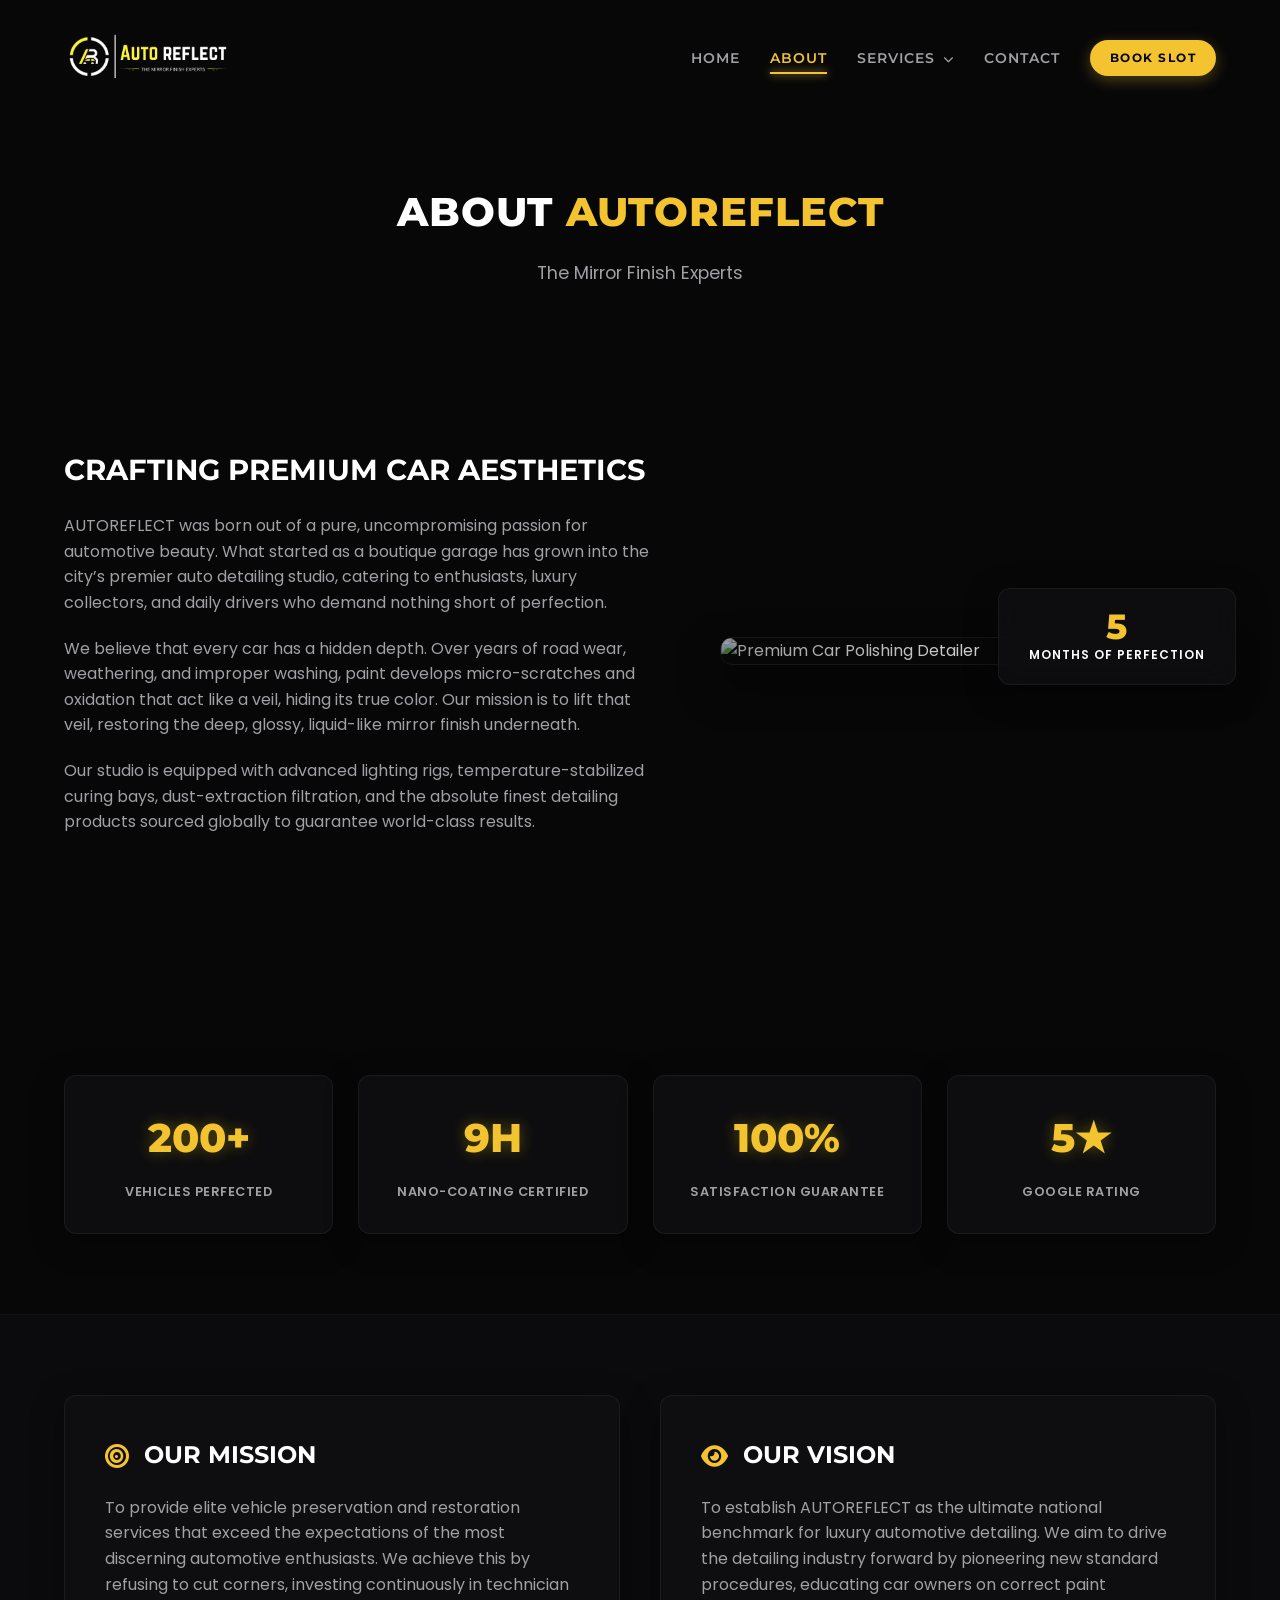
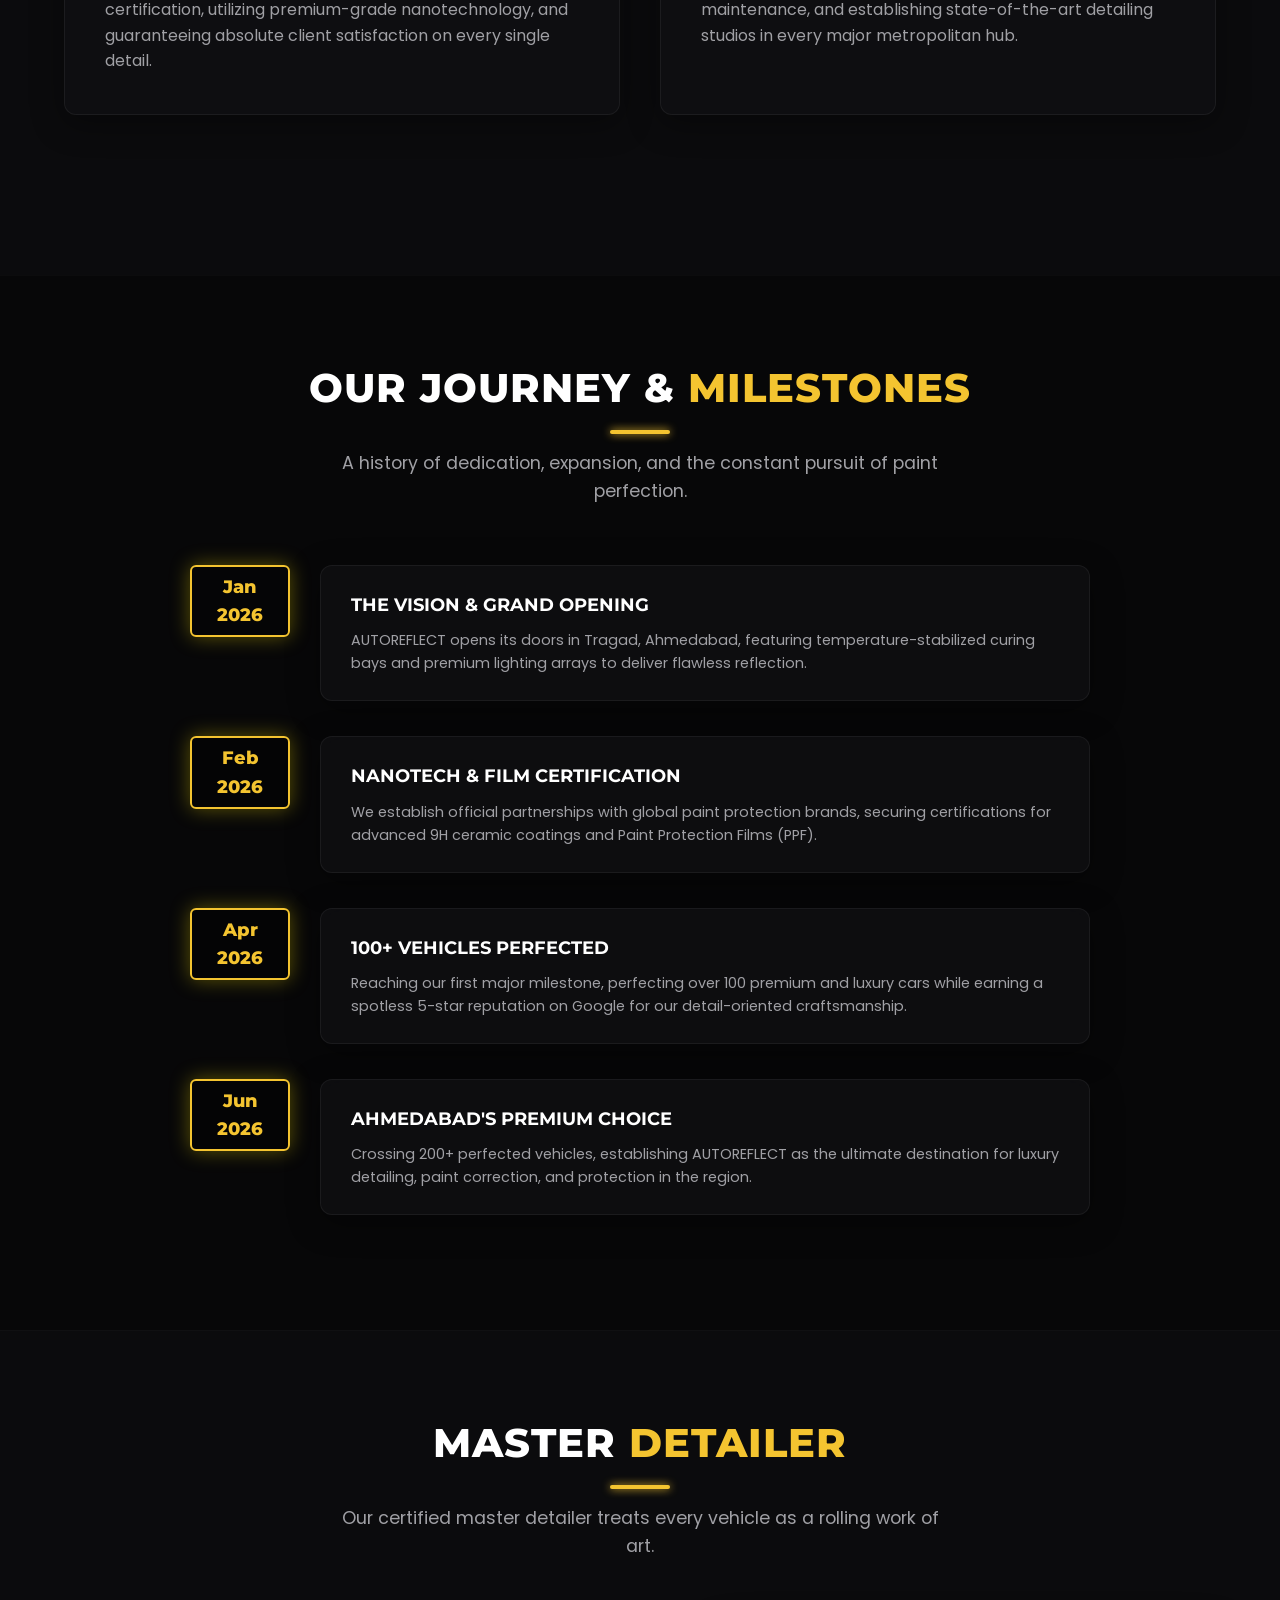
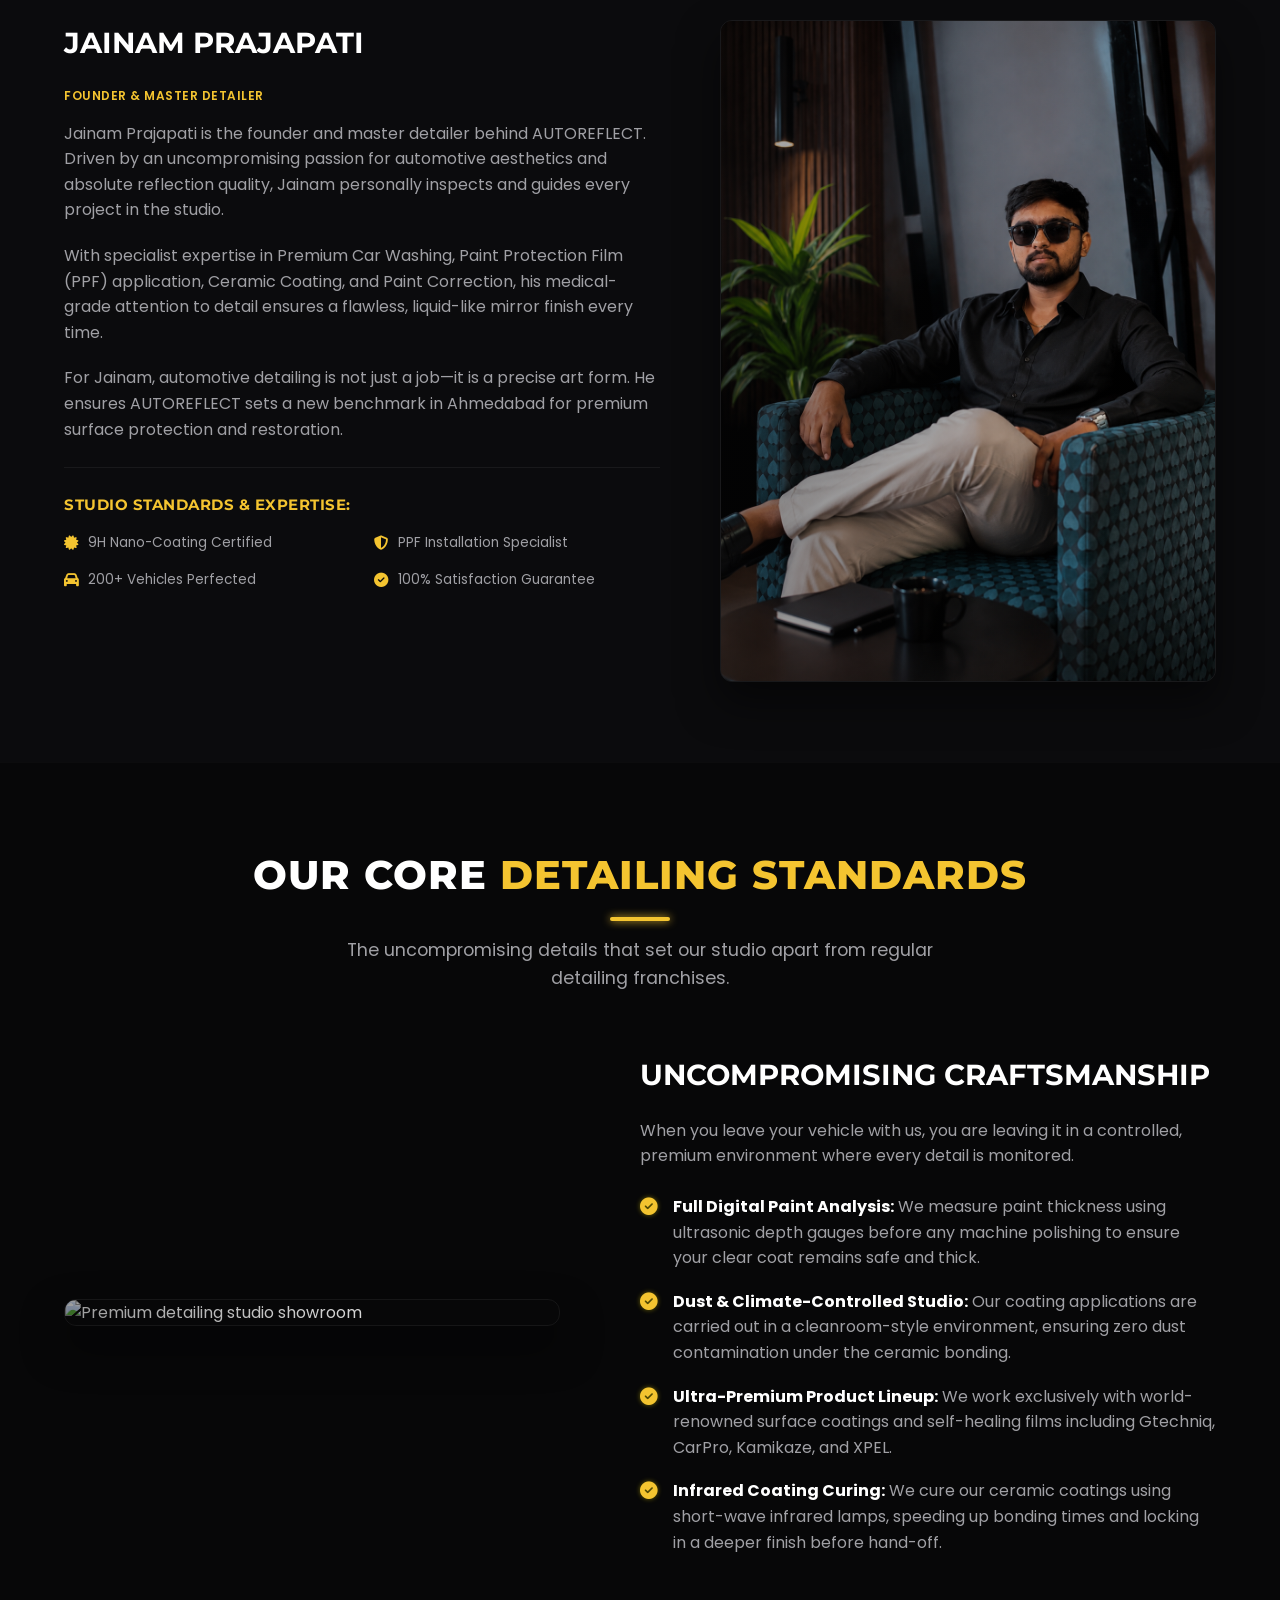
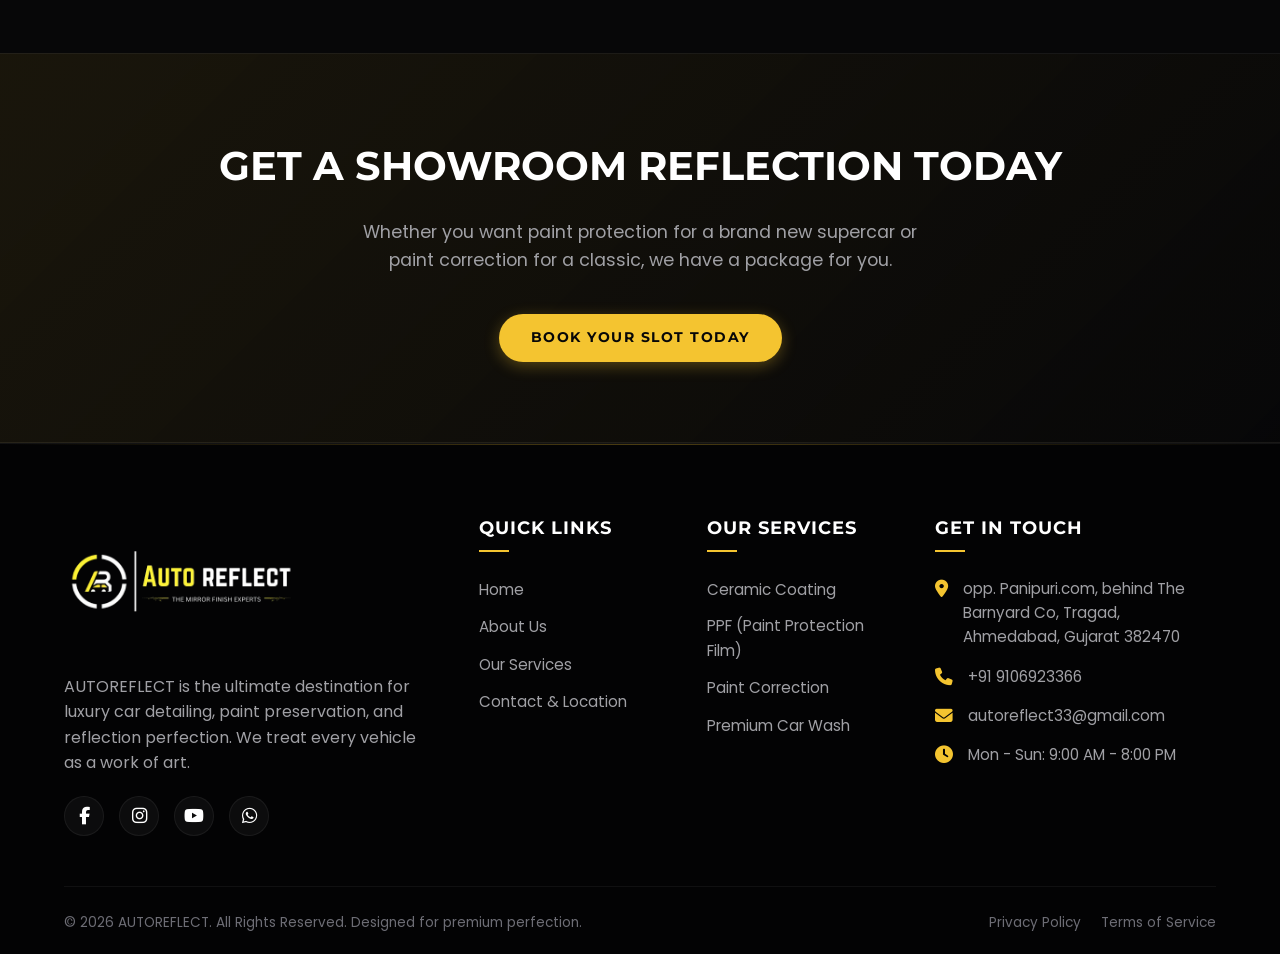
==== commit 3e496591: "Forced Node version 22 with quotes" ====
--- a/about.html
+++ b/about.html
@@ -1,24 +1,30 @@
 <!DOCTYPE html>
 <html lang="en">
+
 <head>
     <meta charset="UTF-8">
     <meta name="viewport" content="width=device-width, initial-scale=1.0">
-    <meta name="description" content="Learn about AUTOREFLECT - The Mirror Finish Experts. Our mission, vision, and dedication to providing the highest quality luxury auto detailing in the city.">
-    <meta name="keywords" content="auto detailing, ceramic coating, paint protection film, PPF, paint correction, car wash, luxury car care, mirror finish">
+    <meta name="description"
+        content="Learn about AUTOREFLECT - The Mirror Finish Experts. Our mission, vision, and dedication to providing the highest quality luxury auto detailing in the city.">
+    <meta name="keywords"
+        content="auto detailing, ceramic coating, paint protection film, PPF, paint correction, car wash, luxury car care, mirror finish">
     <meta name="author" content="AUTOREFLECT">
-    
+
     <!-- Dynamic Page Title -->
     <title>About Us | AUTOREFLECT - The Mirror Finish Experts</title>
-    
+
     <!-- Favicon -->
     <link rel="icon" type="image/png" href="Untitled_design__9_-removebg-preview.png">
-    
+
     <!-- FontAwesome CDN for Premium Icons -->
-    <link rel="stylesheet" href="https://cdnjs.cloudflare.com/ajax/libs/font-awesome/6.4.0/css/all.min.css" integrity="sha512-iecdLmaskl7CVkqkXNQ/ZH/XLlvWZOJyj7Yy7tcenmpD1ypASozpmT/E0iPtmFIB46ZmdtAc9eNBvH0H/ZpiBw==" crossorigin="anonymous" referrerpolicy="no-referrer" />
-    
+    <link rel="stylesheet" href="https://cdnjs.cloudflare.com/ajax/libs/font-awesome/6.4.0/css/all.min.css"
+        integrity="sha512-iecdLmaskl7CVkqkXNQ/ZH/XLlvWZOJyj7Yy7tcenmpD1ypASozpmT/E0iPtmFIB46ZmdtAc9eNBvH0H/ZpiBw=="
+        crossorigin="anonymous" referrerpolicy="no-referrer" />
+
     <!-- Custom Stylesheet -->
     <link rel="stylesheet" href="style.css">
 </head>
+
 <body>
 
     <!-- Header Navigation -->
@@ -27,21 +33,22 @@
             <a href="index.html" class="logo-container" aria-label="AUTOREFLECT Home">
                 <img src="autoreflectpng.png" alt="AUTOREFLECT Logo" class="logo-img">
             </a>
-            
+
             <!-- Mobile Menu Toggle Button -->
             <button class="hamburger" aria-label="Toggle Navigation menu">
                 <span class="hamburger-line"></span>
                 <span class="hamburger-line"></span>
                 <span class="hamburger-line"></span>
             </button>
-            
+
             <!-- Main Navigation Links -->
             <nav>
                 <ul class="nav-menu">
                     <li><a href="index.html" class="nav-link">Home</a></li>
                     <li><a href="about.html" class="nav-link">About</a></li>
                     <li class="nav-item dropdown">
-                        <a href="services.html" class="nav-link dropdown-toggle">Services <i class="fas fa-chevron-down" style="font-size: 0.65rem; margin-left: 3px; transition: var(--transition-fast);"></i></a>
+                        <a href="services.html" class="nav-link dropdown-toggle">Services <i class="fas fa-chevron-down"
+                                style="font-size: 0.65rem; margin-left: 3px; transition: var(--transition-fast);"></i></a>
                         <ul class="dropdown-menu">
                             <li><a href="ceramic.html" class="dropdown-link">Ceramic Coating</a></li>
                             <li><a href="ppf.html" class="dropdown-link">PPF Protection</a></li>
@@ -50,7 +57,8 @@
                         </ul>
                     </li>
                     <li><a href="contact.html" class="nav-link">Contact</a></li>
-                    <li><a href="contact.html" class="btn btn-primary btn-glow btn-sm" style="padding: 8px 20px; font-size: 0.75rem;">Book Slot</a></li>
+                    <li><a href="contact.html" class="btn btn-primary btn-glow btn-sm"
+                            style="padding: 8px 20px; font-size: 0.75rem;">Book Slot</a></li>
                 </ul>
             </nav>
         </div>
@@ -72,20 +80,28 @@
             <div class="about-intro-grid">
                 <!-- Text Description -->
                 <div class="about-intro-text reveal-left">
-                    <h3>Crafting Car Aesthetics Since 2014</h3>
-                    <p>AUTOREFLECT was born out of a pure, uncompromising passion for automotive beauty. What started as a boutique garage has grown into the city’s premier auto detailing studio, catering to enthusiasts, luxury collectors, and daily drivers who demand nothing short of perfection.</p>
-                    <p>We believe that every car has a hidden depth. Over years of road wear, weathering, and improper washing, paint develops micro-scratches and oxidation that act like a veil, hiding its true color. Our mission is to lift that veil, restoring the deep, glossy, liquid-like mirror finish underneath.</p>
-                    <p>Our studio is equipped with advanced lighting rigs, temperature-stabilized curing bays, dust-extraction filtration, and the absolute finest detailing products sourced globally to guarantee world-class results.</p>
-                </div>
-                
+                    <h3>Crafting Premium Car Aesthetics</h3>
+                    <p>AUTOREFLECT was born out of a pure, uncompromising passion for automotive beauty. What started as
+                        a boutique garage has grown into the city’s premier auto detailing studio, catering to
+                        enthusiasts, luxury collectors, and daily drivers who demand nothing short of perfection.</p>
+                    <p>We believe that every car has a hidden depth. Over years of road wear, weathering, and improper
+                        washing, paint develops micro-scratches and oxidation that act like a veil, hiding its true
+                        color. Our mission is to lift that veil, restoring the deep, glossy, liquid-like mirror finish
+                        underneath.</p>
+                    <p>Our studio is equipped with advanced lighting rigs, temperature-stabilized curing bays,
+                        dust-extraction filtration, and the absolute finest detailing products sourced globally to
+                        guarantee world-class results.</p>
+                </div>
+
                 <!-- Image Panel with Badge -->
                 <div class="about-img-container reveal-right">
                     <div class="about-img-frame">
-                        <img src="https://images.unsplash.com/photo-1607860108855-64acf2078ed9?q=80&w=800&auto=format&fit=crop" alt="Premium Car Polishing Detailer">
+                        <img src="https://images.unsplash.com/photo-1607860108855-64acf2078ed9?q=80&w=800&auto=format&fit=crop"
+                            alt="Premium Car Polishing Detailer">
                     </div>
                     <div class="about-img-badge glass-panel">
-                        <span class="badge-num">12+</span>
-                        <span class="badge-text">Years of Perfection</span>
+                        <span class="badge-num">5</span>
+                        <span class="badge-text">Months of Perfection</span>
                     </div>
                 </div>
             </div>
@@ -97,7 +113,7 @@
         <div class="container">
             <div class="stats-grid">
                 <div class="stat-card glass-panel reveal delay-100">
-                    <span class="stat-num">4.8k+</span>
+                    <span class="stat-num">200+</span>
                     <span class="stat-lbl">Vehicles Perfected</span>
                 </div>
                 <div class="stat-card glass-panel reveal delay-200">
@@ -109,34 +125,42 @@
                     <span class="stat-lbl">Satisfaction Guarantee</span>
                 </div>
                 <div class="stat-card glass-panel reveal delay-400">
-                    <span class="stat-num">15+</span>
-                    <span class="stat-lbl">Detailing Experience</span>
+                    <span class="stat-num">5★</span>
+                    <span class="stat-lbl">Google Rating</span>
                 </div>
             </div>
         </div>
     </section>
 
     <!-- Mission & Vision Cards -->
-    <section class="mission-vision" style="background-color: #0b0b0d; border-top: 1px solid rgba(255, 255, 255, 0.02); padding: 80px 0;">
+    <section class="mission-vision"
+        style="background-color: #0b0b0d; border-top: 1px solid rgba(255, 255, 255, 0.02); padding: 80px 0;">
         <div class="container">
             <div class="mission-vision-grid">
                 <!-- Our Mission -->
                 <div class="mv-card glass-panel reveal-left">
                     <h3><i class="fas fa-bullseye"></i> Our Mission</h3>
-                    <p>To provide elite vehicle preservation and restoration services that exceed the expectations of the most discerning automotive enthusiasts. We achieve this by refusing to cut corners, investing continuously in technician certification, utilizing premium-grade nanotechnology, and guaranteeing absolute client satisfaction on every single detail.</p>
-                </div>
-                
+                    <p>To provide elite vehicle preservation and restoration services that exceed the expectations of
+                        the most discerning automotive enthusiasts. We achieve this by refusing to cut corners,
+                        investing continuously in technician certification, utilizing premium-grade nanotechnology, and
+                        guaranteeing absolute client satisfaction on every single detail.</p>
+                </div>
+
                 <!-- Our Vision -->
                 <div class="mv-card glass-panel reveal-right">
                     <h3><i class="fas fa-eye"></i> Our Vision</h3>
-                    <p>To establish AUTOREFLECT as the ultimate national benchmark for luxury automotive detailing. We aim to drive the detailing industry forward by pioneering new standard procedures, educating car owners on correct paint maintenance, and establishing state-of-the-art detailing studios in every major metropolitan hub.</p>
+                    <p>To establish AUTOREFLECT as the ultimate national benchmark for luxury automotive detailing. We
+                        aim to drive the detailing industry forward by pioneering new standard procedures, educating car
+                        owners on correct paint maintenance, and establishing state-of-the-art detailing studios in
+                        every major metropolitan hub.</p>
                 </div>
             </div>
         </div>
     </section>
 
     <!-- STUDIO TIMELINE / HISTORICAL PATHWAY -->
-    <section class="about-timeline" style="background-color: var(--bg-dark); padding: 80px 0; border-top: 1px solid rgba(255, 255, 255, 0.02);">
+    <section class="about-timeline"
+        style="background-color: var(--bg-dark); padding: 80px 0; border-top: 1px solid rgba(255, 255, 255, 0.02);">
         <div class="container">
             <div class="section-header reveal">
                 <h2>Our Journey & <span class="highlight">Milestones</span></h2>
@@ -146,37 +170,41 @@
             <div class="timeline-container">
                 <!-- Timeline Item 1 -->
                 <div class="timeline-item reveal-left">
-                    <div class="timeline-badge">2014</div>
+                    <div class="timeline-badge">Jan 2026</div>
                     <div class="timeline-content glass-panel">
-                        <h4>The Single Bay Studio</h4>
-                        <p>AUTOREFLECT opens in a small boutique shop, specializing strictly in high-end multi-stage paint correction for classic restorations and luxury imports.</p>
-                    </div>
-                </div>
-                
+                        <h4>The Vision & Grand Opening</h4>
+                        <p>AUTOREFLECT opens its doors in Tragad, Ahmedabad, featuring temperature-stabilized curing
+                            bays and premium lighting arrays to deliver flawless reflection.</p>
+                    </div>
+                </div>
+
                 <!-- Timeline Item 2 -->
                 <div class="timeline-item reveal-right">
-                    <div class="timeline-badge">2017</div>
+                    <div class="timeline-badge">Feb 2026</div>
                     <div class="timeline-content glass-panel">
-                        <h4>Nanotech & Coating Integration</h4>
-                        <p>We partner with Japanese chemical formulators to offer state-of-the-art 9H liquid glass coatings, establishing dust-free climate curing bays.</p>
+                        <h4>Nanotech & Film Certification</h4>
+                        <p>We establish official partnerships with global paint protection brands, securing
+                            certifications for advanced 9H ceramic coatings and Paint Protection Films (PPF).</p>
                     </div>
                 </div>
 
                 <!-- Timeline Item 3 -->
                 <div class="timeline-item reveal-left">
-                    <div class="timeline-badge">2020</div>
+                    <div class="timeline-badge">Apr 2026</div>
                     <div class="timeline-content glass-panel">
-                        <h4>XPEL Film Certification</h4>
-                        <p>Our technicians undergo strict certification to apply computer-cut Paint Protection Films (PPF), offering ultimate rock chip protection.</p>
+                        <h4>100+ Vehicles Perfected</h4>
+                        <p>Reaching our first major milestone, perfecting over 100 premium and luxury cars while earning
+                            a spotless 5-star reputation on Google for our detail-oriented craftsmanship.</p>
                     </div>
                 </div>
 
                 <!-- Timeline Item 4 -->
                 <div class="timeline-item reveal-right">
-                    <div class="timeline-badge">2026</div>
+                    <div class="timeline-badge">Jun 2026</div>
                     <div class="timeline-content glass-panel">
-                        <h4>State-Of-The-Art Studio Upgrade</h4>
-                        <p>Expanding to our current luxury garage facility, outfitted with short-wave infrared drying rigs, multi-bucket wash stations, and spectrum lighting arrays.</p>
+                        <h4>Ahmedabad's Premium Choice</h4>
+                        <p>Crossing 200+ perfected vehicles, establishing AUTOREFLECT as the ultimate destination for
+                            luxury detailing, paint correction, and protection in the region.</p>
                     </div>
                 </div>
             </div>
@@ -184,47 +212,52 @@
     </section>
 
     <!-- MEET THE TEAM SECTION -->
-    <section class="about-team" style="background-color: #0b0b0d; padding: 80px 0; border-top: 1px solid rgba(255, 255, 255, 0.02);">
+    <section class="about-team"
+        style="background-color: #0b0b0d; padding: 80px 0; border-top: 1px solid rgba(255, 255, 255, 0.02);">
         <div class="container">
             <div class="section-header reveal">
-                <h2>Master <span class="highlight">Craftsmen</span></h2>
-                <p>Our certified master detailers treat every vehicle as a rolling work of art.</p>
-            </div>
-
-            <div class="team-grid">
-                <!-- Member 1 -->
-                <div class="team-card glass-panel reveal delay-100">
-                    <div class="member-img">
-                        <img src="https://images.unsplash.com/photo-1560250097-0b93528c311a?q=400&auto=format&fit=crop" alt="Marcus Vance - Founder">
-                    </div>
-                    <div class="member-info">
-                        <h4>Marcus Vance</h4>
-                        <span class="member-role">Founder & Master Polisher</span>
-                        <p>15+ years of paint correction craftsmanship. Specializes in compounding delicate clear coats on Italian exotic models.</p>
-                    </div>
-                </div>
-
-                <!-- Member 2 -->
-                <div class="team-card glass-panel reveal delay-200">
-                    <div class="member-img">
-                        <img src="https://images.unsplash.com/photo-1573496359142-b8d87734a5a2?q=400&auto=format&fit=crop" alt="Elena Rostova - Co-founder">
-                    </div>
-                    <div class="member-info">
-                        <h4>Elena Rostova</h4>
-                        <span class="member-role">Co-Founder & Nanotech Specialist</span>
-                        <p>Elena is an expert in quartz formulations and film applications, overseeing quality control and XPEL computer patterns.</p>
-                    </div>
-                </div>
-
-                <!-- Member 3 -->
-                <div class="team-card glass-panel reveal delay-300">
-                    <div class="member-img">
-                        <img src="https://images.unsplash.com/photo-1519085360753-af0119f7cbe7?q=400&auto=format&fit=crop" alt="Dave Kincaid - Lead PPF Installer">
-                    </div>
-                    <div class="member-info">
-                        <h4>Dave Kincaid</h4>
-                        <span class="member-role">Lead PPF Installer</span>
-                        <p>Dave is a factory-certified XPEL installer, wrapping panels seamlessly inside door jams with surgical precision.</p>
+                <h2>Master <span class="highlight">Detailer</span></h2>
+                <p>Our certified master detailer treats every vehicle as a rolling work of art.</p>
+            </div>
+            <div class="about-intro-grid" style="margin-bottom: 0; align-items: flex-start;">
+                <!-- Left Side: Details -->
+                <div class="about-intro-text reveal-left">
+                    <h3>Jainam Prajapati</h3>
+                    <span class="member-role">Founder & Master Detailer</span>
+                    <p>Jainam Prajapati is the founder and master detailer behind AUTOREFLECT. Driven by an
+                        uncompromising passion for automotive aesthetics and absolute reflection quality, Jainam
+                        personally inspects and guides every project in the studio.</p>
+                    <p>With specialist expertise in Premium Car Washing, Paint Protection Film (PPF) application,
+                        Ceramic Coating, and Paint Correction, his medical-grade attention to detail ensures a flawless,
+                        liquid-like mirror finish every time.</p>
+                    <p>For Jainam, automotive detailing is not just a job—it is a precise art form. He ensures
+                        AUTOREFLECT sets a new benchmark in Ahmedabad for premium surface protection and restoration.
+                    </p>
+                    
+                    <div class="bio-highlights" style="margin-top: 25px; border-top: 1px solid var(--border-color); padding-top: 25px;">
+                        <h4 style="font-family: var(--font-heading); font-size: 0.95rem; text-transform: uppercase; color: var(--primary-yellow); margin-bottom: 15px; letter-spacing: 0.5px;">Studio Standards & Expertise:</h4>
+                        <ul style="list-style: none; padding: 0; display: grid; grid-template-columns: 1fr 1fr; gap: 15px 25px;">
+                            <li style="font-size: 0.85rem; color: var(--text-gray); display: flex; align-items: center; gap: 10px;">
+                                <i class="fas fa-certificate" style="color: var(--primary-yellow); font-size: 0.9rem;"></i> 9H Nano-Coating Certified
+                            </li>
+                            <li style="font-size: 0.85rem; color: var(--text-gray); display: flex; align-items: center; gap: 10px;">
+                                <i class="fas fa-shield-halved" style="color: var(--primary-yellow); font-size: 0.9rem;"></i> PPF Installation Specialist
+                            </li>
+                            <li style="font-size: 0.85rem; color: var(--text-gray); display: flex; align-items: center; gap: 10px;">
+                                <i class="fas fa-car" style="color: var(--primary-yellow); font-size: 0.9rem;"></i> 200+ Vehicles Perfected
+                            </li>
+                            <li style="font-size: 0.85rem; color: var(--text-gray); display: flex; align-items: center; gap: 10px;">
+                                <i class="fas fa-circle-check" style="color: var(--primary-yellow); font-size: 0.9rem;"></i> 100% Satisfaction Guarantee
+                            </li>
+                        </ul>
+                    </div>
+                </div>
+
+                <!-- Right Side: Image -->
+                <div class="about-img-container reveal-right">
+                    <div class="about-img-frame"
+                        style="border-radius: 12px; overflow: hidden; border: 1px solid var(--border-color); box-shadow: 0 20px 40px rgba(0, 0, 0, 0.5);">
+                        <img src="JAINAM.png" alt="Jainam Prajapati - Master Detailer">
                     </div>
                 </div>
             </div>
@@ -232,53 +265,61 @@
     </section>
 
     <!-- Why Choose Us / Detailed Value Points -->
-    <section class="about-values" style="background-color: var(--bg-dark); padding: 80px 0; border-top: 1px solid rgba(255, 255, 255, 0.02);">
+    <section class="about-values"
+        style="background-color: var(--bg-dark); padding: 80px 0; border-top: 1px solid rgba(255, 255, 255, 0.02);">
         <div class="container">
             <div class="section-header reveal">
                 <h2>Our Core <span class="highlight">Detailing Standards</span></h2>
                 <p>The uncompromising details that set our studio apart from regular detailing franchises.</p>
             </div>
-            
+
             <div class="about-intro-grid" style="grid-template-columns: 1fr 1.2fr; margin-bottom: 0;">
                 <!-- Left Side: Image of detailing studio -->
                 <div class="about-img-container reveal-left">
-                    <div class="about-img-frame" style="border-radius: 12px; overflow: hidden; border: 1px solid var(--border-color);">
-                        <img src="https://images.unsplash.com/photo-1563720223185-11003d516935?q=80&w=800&auto=format&fit=crop" alt="Premium detailing studio showroom">
-                    </div>
-                </div>
-                
+                    <div class="about-img-frame"
+                        style="border-radius: 12px; overflow: hidden; border: 1px solid var(--border-color);">
+                        <img src="https://images.unsplash.com/photo-1563720223185-11003d516935?q=80&w=800&auto=format&fit=crop"
+                            alt="Premium detailing studio showroom">
+                    </div>
+                </div>
+
                 <!-- Right Side: Bullet points with icons -->
                 <div class="about-intro-text reveal-right" style="padding-left: 20px;">
                     <h3>Uncompromising Craftsmanship</h3>
-                    <p>When you leave your vehicle with us, you are leaving it in a controlled, premium environment where every detail is monitored.</p>
-                    
+                    <p>When you leave your vehicle with us, you are leaving it in a controlled, premium environment
+                        where every detail is monitored.</p>
+
                     <ul class="values-list">
                         <li>
                             <i class="fas fa-check-circle"></i>
                             <div>
                                 <strong>Full Digital Paint Analysis:</strong>
-                                We measure paint thickness using ultrasonic depth gauges before any machine polishing to ensure your clear coat remains safe and thick.
+                                We measure paint thickness using ultrasonic depth gauges before any machine polishing to
+                                ensure your clear coat remains safe and thick.
                             </div>
                         </li>
                         <li>
                             <i class="fas fa-check-circle"></i>
                             <div>
                                 <strong>Dust & Climate-Controlled Studio:</strong>
-                                Our coating applications are carried out in a cleanroom-style environment, ensuring zero dust contamination under the ceramic bonding.
+                                Our coating applications are carried out in a cleanroom-style environment, ensuring zero
+                                dust contamination under the ceramic bonding.
                             </div>
                         </li>
                         <li>
                             <i class="fas fa-check-circle"></i>
                             <div>
                                 <strong>Ultra-Premium Product Lineup:</strong>
-                                We work exclusively with world-renowned surface coatings and self-healing films including Gtechniq, CarPro, Kamikaze, and XPEL.
+                                We work exclusively with world-renowned surface coatings and self-healing films
+                                including Gtechniq, CarPro, Kamikaze, and XPEL.
                             </div>
                         </li>
                         <li>
                             <i class="fas fa-check-circle"></i>
                             <div>
                                 <strong>Infrared Coating Curing:</strong>
-                                We cure our ceramic coatings using short-wave infrared lamps, speeding up bonding times and locking in a deeper finish before hand-off.
+                                We cure our ceramic coatings using short-wave infrared lamps, speeding up bonding times
+                                and locking in a deeper finish before hand-off.
                             </div>
                         </li>
                     </ul>
@@ -288,10 +329,16 @@
     </section>
 
     <!-- Call to Action Banner -->
-    <section class="cta-banner" style="background: linear-gradient(135deg, rgba(244, 196, 48, 0.08) 0%, rgba(7, 7, 8, 0.95) 100%); border-top: 1px solid var(--border-color); border-bottom: 1px solid var(--border-color); padding: 80px 0;">
+    <section class="cta-banner"
+        style="background: linear-gradient(135deg, rgba(244, 196, 48, 0.08) 0%, rgba(7, 7, 8, 0.95) 100%); border-top: 1px solid var(--border-color); border-bottom: 1px solid var(--border-color); padding: 80px 0;">
         <div class="container" style="text-align: center;">
-            <h2 class="reveal" style="font-family: var(--font-heading); font-size: 2.5rem; text-transform: uppercase; margin-bottom: 20px;">Get a Showroom Reflection Today</h2>
-            <p class="reveal delay-100" style="color: var(--text-gray); max-width: 600px; margin: 0 auto 40px; font-size: 1.1rem;">Whether you want paint protection for a brand new supercar or paint correction for a classic, we have a package for you.</p>
+            <h2 class="reveal"
+                style="font-family: var(--font-heading); font-size: 2.5rem; text-transform: uppercase; margin-bottom: 20px;">
+                Get a Showroom Reflection Today</h2>
+            <p class="reveal delay-100"
+                style="color: var(--text-gray); max-width: 600px; margin: 0 auto 40px; font-size: 1.1rem;">Whether you
+                want paint protection for a brand new supercar or paint correction for a classic, we have a package for
+                you.</p>
             <a href="contact.html" class="btn btn-primary btn-glow btn-lg reveal delay-200">Book Your Slot Today</a>
         </div>
     </section>
@@ -305,12 +352,19 @@
                     <a href="index.html" class="logo-container" style="margin-bottom: 20px; display: inline-flex;">
                         <img src="autoreflectpng.png" alt="AUTOREFLECT Logo" class="logo-img">
                     </a>
-                    <p>AUTOREFLECT is the ultimate destination for luxury car detailing, paint preservation, and reflection perfection. We treat every vehicle as a work of art.</p>
+                    <p>AUTOREFLECT is the ultimate destination for luxury car detailing, paint preservation, and
+                        reflection perfection. We treat every vehicle as a work of art.</p>
                     <div class="social-links">
-                        <a href="https://facebook.com" target="_blank" rel="noopener noreferrer" class="social-icon" aria-label="Facebook"><i class="fab fa-facebook-f"></i></a>
-                        <a href="https://www.instagram.com/autoreflectofficial?igsh=MTJyOGkwbnFkZjRxNw==" target="_blank" rel="noopener noreferrer" class="social-icon" aria-label="Instagram"><i class="fab fa-instagram"></i></a>
-                        <a href="https://youtube.com/@autoreflect33?si=MOmMUop_4ER_bFYG" target="_blank" rel="noopener noreferrer" class="social-icon" aria-label="YouTube"><i class="fab fa-youtube"></i></a>
-                        <a href="https://wa.me/919106923366" target="_blank" rel="noopener noreferrer" class="social-icon" aria-label="WhatsApp"><i class="fab fa-whatsapp"></i></a>
+                        <a href="https://facebook.com" target="_blank" rel="noopener noreferrer" class="social-icon"
+                            aria-label="Facebook"><i class="fab fa-facebook-f"></i></a>
+                        <a href="https://www.instagram.com/autoreflectofficial?igsh=MTJyOGkwbnFkZjRxNw=="
+                            target="_blank" rel="noopener noreferrer" class="social-icon" aria-label="Instagram"><i
+                                class="fab fa-instagram"></i></a>
+                        <a href="https://youtube.com/@autoreflect33?si=MOmMUop_4ER_bFYG" target="_blank"
+                            rel="noopener noreferrer" class="social-icon" aria-label="YouTube"><i
+                                class="fab fa-youtube"></i></a>
+                        <a href="https://wa.me/919106923366" target="_blank" rel="noopener noreferrer"
+                            class="social-icon" aria-label="WhatsApp"><i class="fab fa-whatsapp"></i></a>
                     </div>
                 </div>
 
@@ -345,7 +399,7 @@
                             <span>opp. Panipuri.com, behind The Barnyard Co, Tragad, Ahmedabad, Gujarat 382470</span>
                         </li>
                         <li>
-                            <i class="fas fa-phone-alt"></i>
+                            <i class="fas fa-phone"></i>
                             <a href="tel:+919106923366">+91 9106923366</a>
                         </li>
                         <li>
@@ -376,4 +430,5 @@
     <!-- Custom Script -->
     <script src="script.js"></script>
 </body>
-</html>
+
+</html>
--- a/style.css
+++ b/style.css
@@ -356,27 +356,96 @@
     background-color: var(--primary-yellow);
 }
 
-/* Mobile Nav Styles */
+/* Mobile Nav Styles & Global Mobile Overrides */
 @media (max-width: 768px) {
+
+    /* Hamburger display */
     .hamburger {
         display: block;
     }
 
+    /* Fixed Header Adjustments on Mobile to prevent cutoff and ensure it remains sticky */
+    /* Fixed Header Adjustments on Mobile */
+    header {
+        position: fixed !important;
+        top: 0 !important;
+        left: 0 !important;
+        width: 100% !important;
+        padding: 10px 0 !important;
+        background: rgba(7, 7, 8, 0.9) !important;
+        border-bottom: 1px solid rgba(255, 255, 255, 0.05) !important;
+        z-index: 9999 !important;
+        /* સૌથી વધુ Z-index */
+        transform: none !important;
+        /* જૂના transform ને બળજબરીથી હટાવવા */
+        -webkit-transform: none !important;
+    }
+
+    header.scrolled {
+        position: fixed !important;
+        top: 0 !important;
+        left: 0 !important;
+        width: 100% !important;
+        padding: 6px 0 !important;
+        background: rgba(7, 7, 8, 0.98) !important;
+        border-bottom: 1px solid var(--border-color) !important;
+        box-shadow: 0 4px 30px rgba(0, 0, 0, 0.8) !important;
+        z-index: 9999 !important;
+        /* સૌથી વધુ Z-index */
+        transform: none !important;
+        -webkit-transform: none !important;
+    }
+
+    header .container {
+        display: flex !important;
+        justify-content: space-between !important;
+        align-items: center !important;
+    }
+
+    .logo-container {
+        align-items: flex-start !important;
+    }
+
+    /* Larger Mobile Logo Image for Premium Aesthetics */
+    header .logo-img {
+        height: 100px !important;
+        width: auto !important;
+    }
+
+    header.scrolled .logo-img {
+        height: 80px !important;
+    }
+
+    /* Responsive Logo Text styling */
+    .logo-text {
+        font-size: 1.75rem !important;
+        letter-spacing: 1.5px !important;
+    }
+
+    .logo-subtitle {
+        font-size: 0.65rem !important;
+        letter-spacing: 1.5px !important;
+    }
+
+    /* Mobile Menu Container with Glassmorphism & Slide-in Animation */
     .nav-menu {
         position: fixed;
         top: 0;
         right: -100%;
-        width: 80%;
-        max-width: 320px;
+        width: 85%;
+        max-width: 340px;
         height: 100vh;
-        background: rgba(7, 7, 8, 0.95);
-        backdrop-filter: blur(25px);
-        -webkit-backdrop-filter: blur(25px);
-        border-left: 1px solid var(--border-color);
+        background: linear-gradient(135deg, rgba(15, 15, 20, 0.98) 0%, rgba(7, 7, 8, 0.98) 100%);
+        backdrop-filter: blur(30px);
+        -webkit-backdrop-filter: blur(30px);
+        border-left: 1px solid rgba(255, 230, 0, 0.15);
+        box-shadow: -10px 0 40px rgba(0, 0, 0, 0.8);
         flex-direction: column;
         justify-content: center;
-        gap: 40px;
-        transition: var(--transition-smooth);
+        align-items: center;
+        gap: 25px;
+        padding: 80px 40px;
+        transition: all 0.5s cubic-bezier(0.25, 1, 0.5, 1);
         z-index: 1050;
     }
 
@@ -384,8 +453,136 @@
         right: 0;
     }
 
+    /* Premium Link Slide-Up & Fade-In Micro-animations */
+    .nav-menu li {
+        width: 100%;
+        text-align: center;
+        opacity: 0;
+        transform: translateY(20px);
+        transition: all 0.4s cubic-bezier(0.25, 1, 0.5, 1);
+    }
+
+    .nav-menu.is-active li {
+        opacity: 1;
+        transform: translateY(0);
+    }
+
+    .nav-menu.is-active li:nth-child(1) {
+        transition-delay: 0.1s;
+    }
+
+    .nav-menu.is-active li:nth-child(2) {
+        transition-delay: 0.15s;
+    }
+
+    .nav-menu.is-active li:nth-child(3) {
+        transition-delay: 0.2s;
+    }
+
+    .nav-menu.is-active li:nth-child(4) {
+        transition-delay: 0.25s;
+    }
+
+    .nav-menu.is-active li:nth-child(5) {
+        transition-delay: 0.3s;
+    }
+
     .nav-link {
-        font-size: 1.1rem;
+        font-size: 1.15rem;
+        padding: 10px 0;
+        display: inline-block;
+        width: 100%;
+    }
+
+    /* Book Slot Button Styling in mobile menu */
+    .nav-menu li a.btn {
+        width: auto;
+        min-width: 180px;
+        margin: 10px auto 0;
+        display: inline-block;
+    }
+
+    /* Prevent Hero layouts from cutting off or overlapping behind the header */
+    .hero {
+        height: auto !important;
+        min-height: 100vh !important;
+        padding-top: 130px !important;
+        padding-bottom: 60px !important;
+        display: flex !important;
+        align-items: center !important;
+    }
+
+    .hero .container {
+        display: flex !important;
+        flex-direction: column !important;
+        justify-content: center !important;
+    }
+
+    .hero-bg {
+        background-position: center !important;
+    }
+
+    /* Subtitle spacing and sizes on mobile */
+    .hero-subtitle {
+        font-size: 0.95rem !important;
+        line-height: 1.5 !important;
+        margin-bottom: 30px !important;
+    }
+
+    /* Booking CTA Banners styling */
+    .cta-banner {
+        padding: 60px 0 !important;
+    }
+
+    .cta-banner h2 {
+        font-size: 1.8rem !important;
+        line-height: 1.3 !important;
+    }
+
+    .cta-banner p {
+        font-size: 0.95rem !important;
+        margin-bottom: 25px !important;
+    }
+
+    /* Grid layout fixes for general grids */
+    .about-intro-grid {
+        grid-template-columns: 1fr !important;
+        gap: 30px !important;
+    }
+
+    /* Padding adjustments for lists and cards on mobile */
+    .why-card {
+        padding: 30px 20px !important;
+    }
+
+    .why-card h3 {
+        font-size: 1.15rem !important;
+    }
+
+    .why-card p {
+        font-size: 0.85rem !important;
+    }
+
+    .service-card {
+        padding: 30px 20px !important;
+    }
+
+    .service-card h3 {
+        font-size: 1.25rem !important;
+    }
+
+    .service-card p {
+        font-size: 0.85rem !important;
+        margin-bottom: 20px !important;
+    }
+
+    .service-features {
+        margin-bottom: 20px !important;
+        padding-top: 15px !important;
+    }
+
+    .service-features li {
+        font-size: 0.8rem !important;
     }
 }
 
@@ -768,6 +965,9 @@
 .testimonial-card {
     padding: 35px;
     position: relative;
+    display: flex;
+    flex-direction: column;
+    height: 100%;
 }
 
 .testimonial-stars {
@@ -781,12 +981,14 @@
     color: var(--text-gray);
     margin-bottom: 25px;
     font-size: 0.95rem;
+    flex-grow: 1;
 }
 
 .testimonial-author {
     display: flex;
     align-items: center;
     gap: 15px;
+    margin-top: auto;
 }
 
 .author-img {
@@ -795,6 +997,24 @@
     border-radius: 50%;
     border: 2px solid var(--primary-yellow);
     object-fit: cover;
+}
+
+.author-avatar-initial {
+    width: 50px;
+    height: 50px;
+    border-radius: 50%;
+    border: 2px solid var(--primary-yellow);
+    background: rgba(255, 230, 0, 0.08);
+    color: var(--primary-yellow);
+    display: flex;
+    align-items: center;
+    justify-content: center;
+    font-family: var(--font-heading);
+    font-weight: 700;
+    font-size: 1.2rem;
+    text-transform: uppercase;
+    box-shadow: 0 0 10px rgba(255, 230, 0, 0.15);
+    flex-shrink: 0;
 }
 
 .author-info h4 {
@@ -950,8 +1170,8 @@
 
 @media (max-width: 992px) {
     .about-intro-grid {
-        grid-template-columns: 1fr;
-        gap: 40px;
+        grid-template-columns: 1fr !important;
+        gap: 40px !important;
     }
 
     .about-img-badge {
